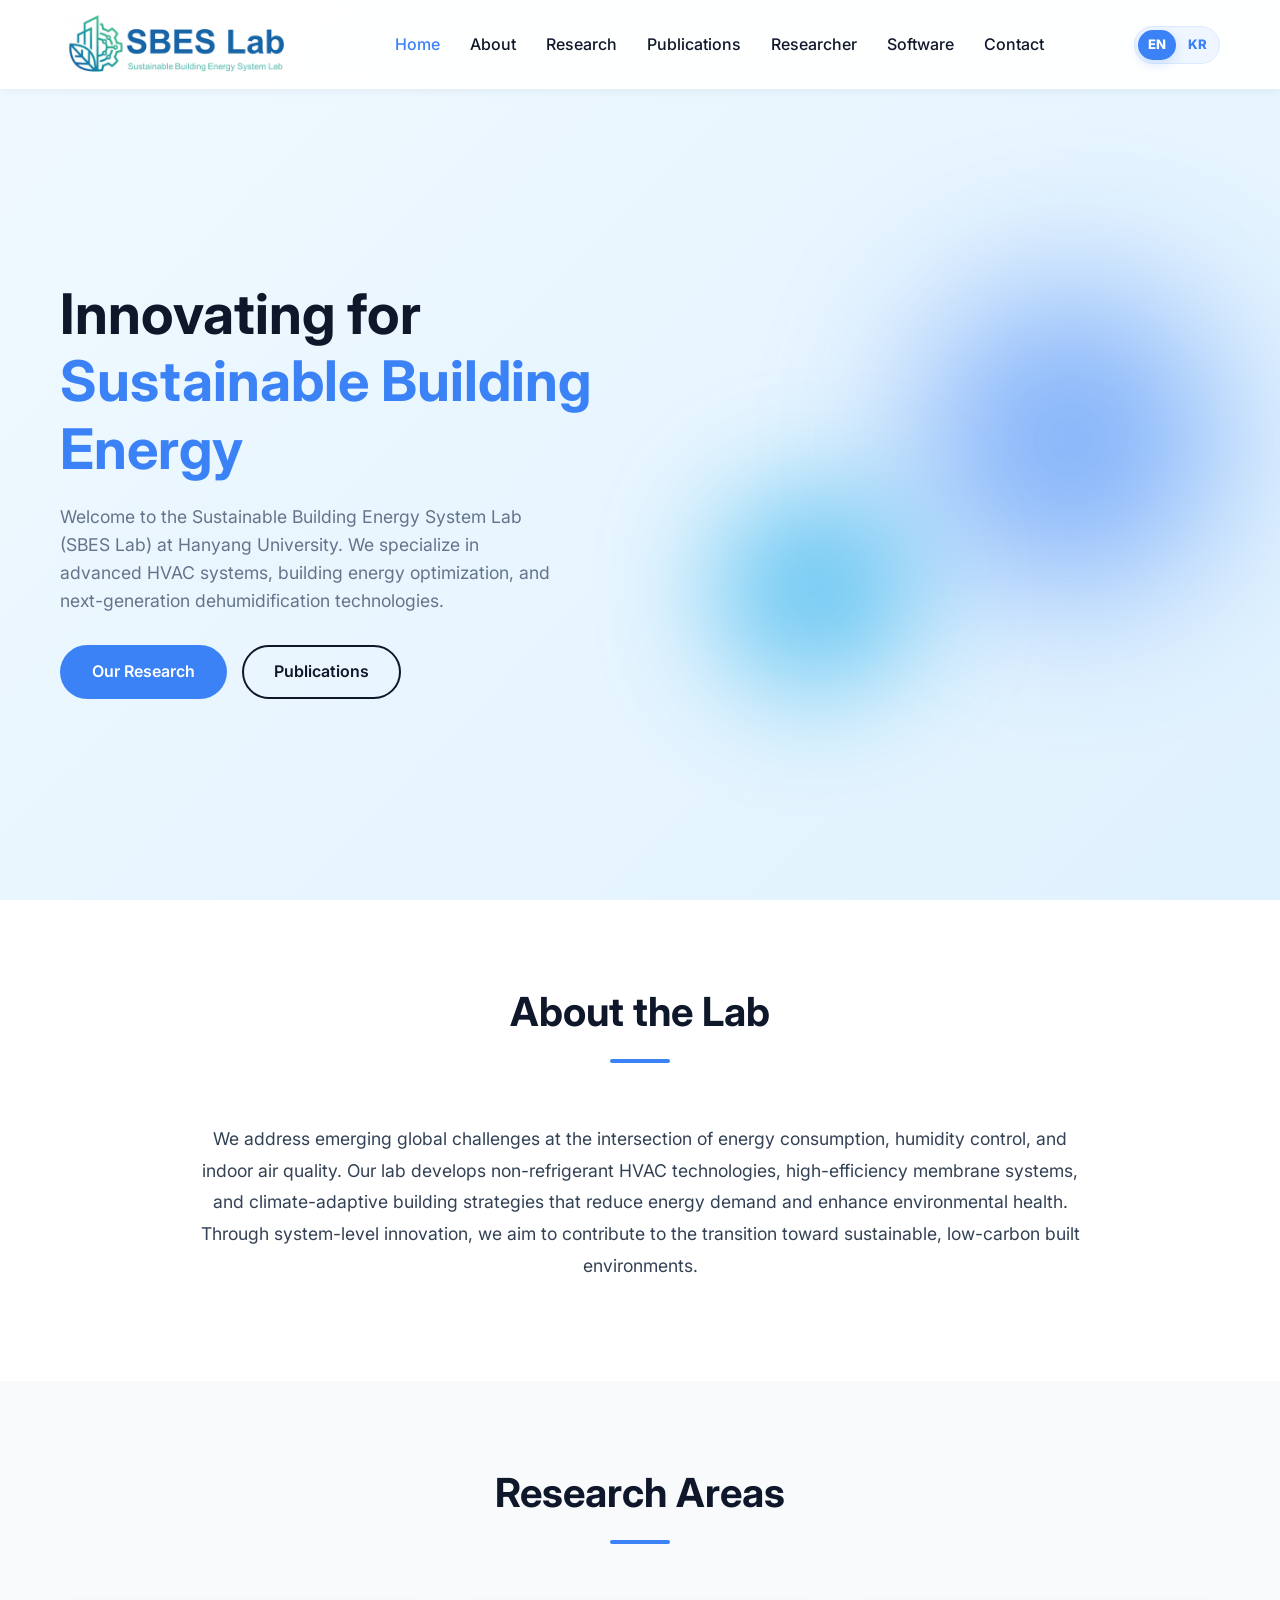
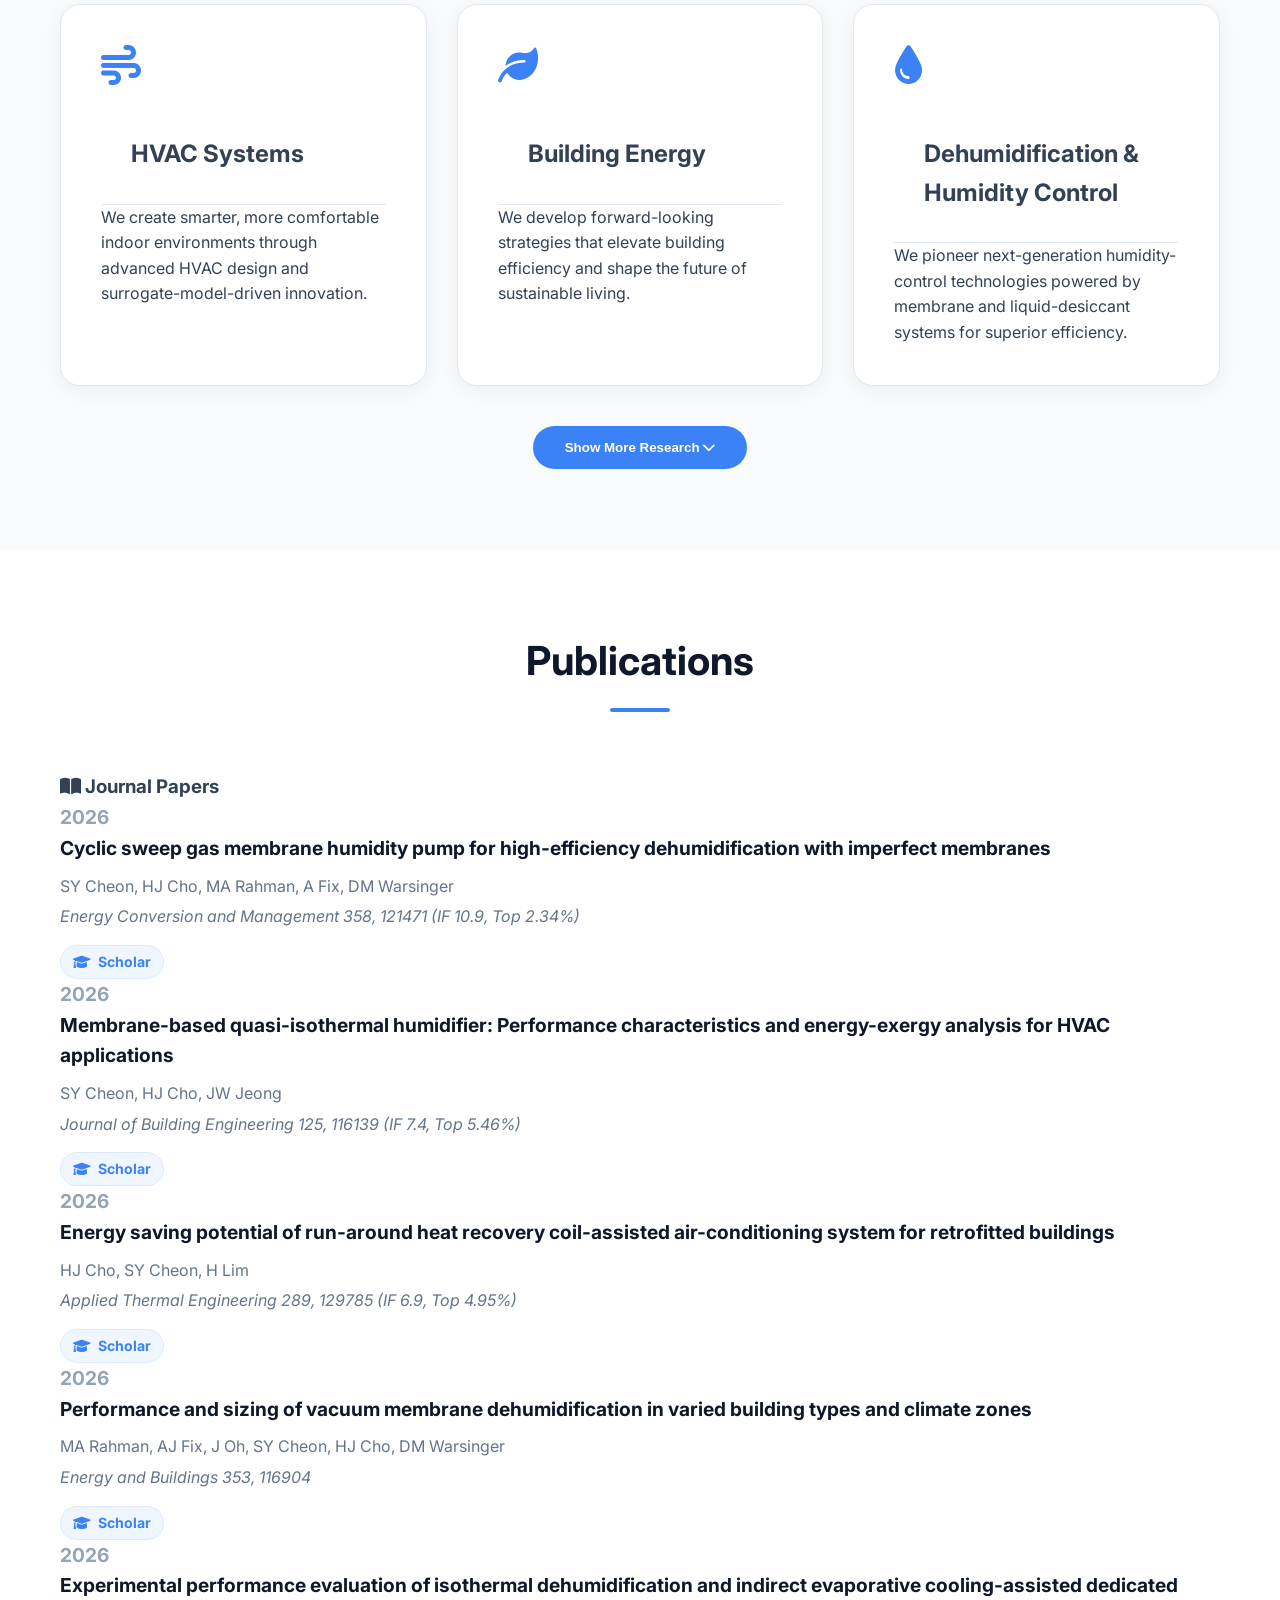
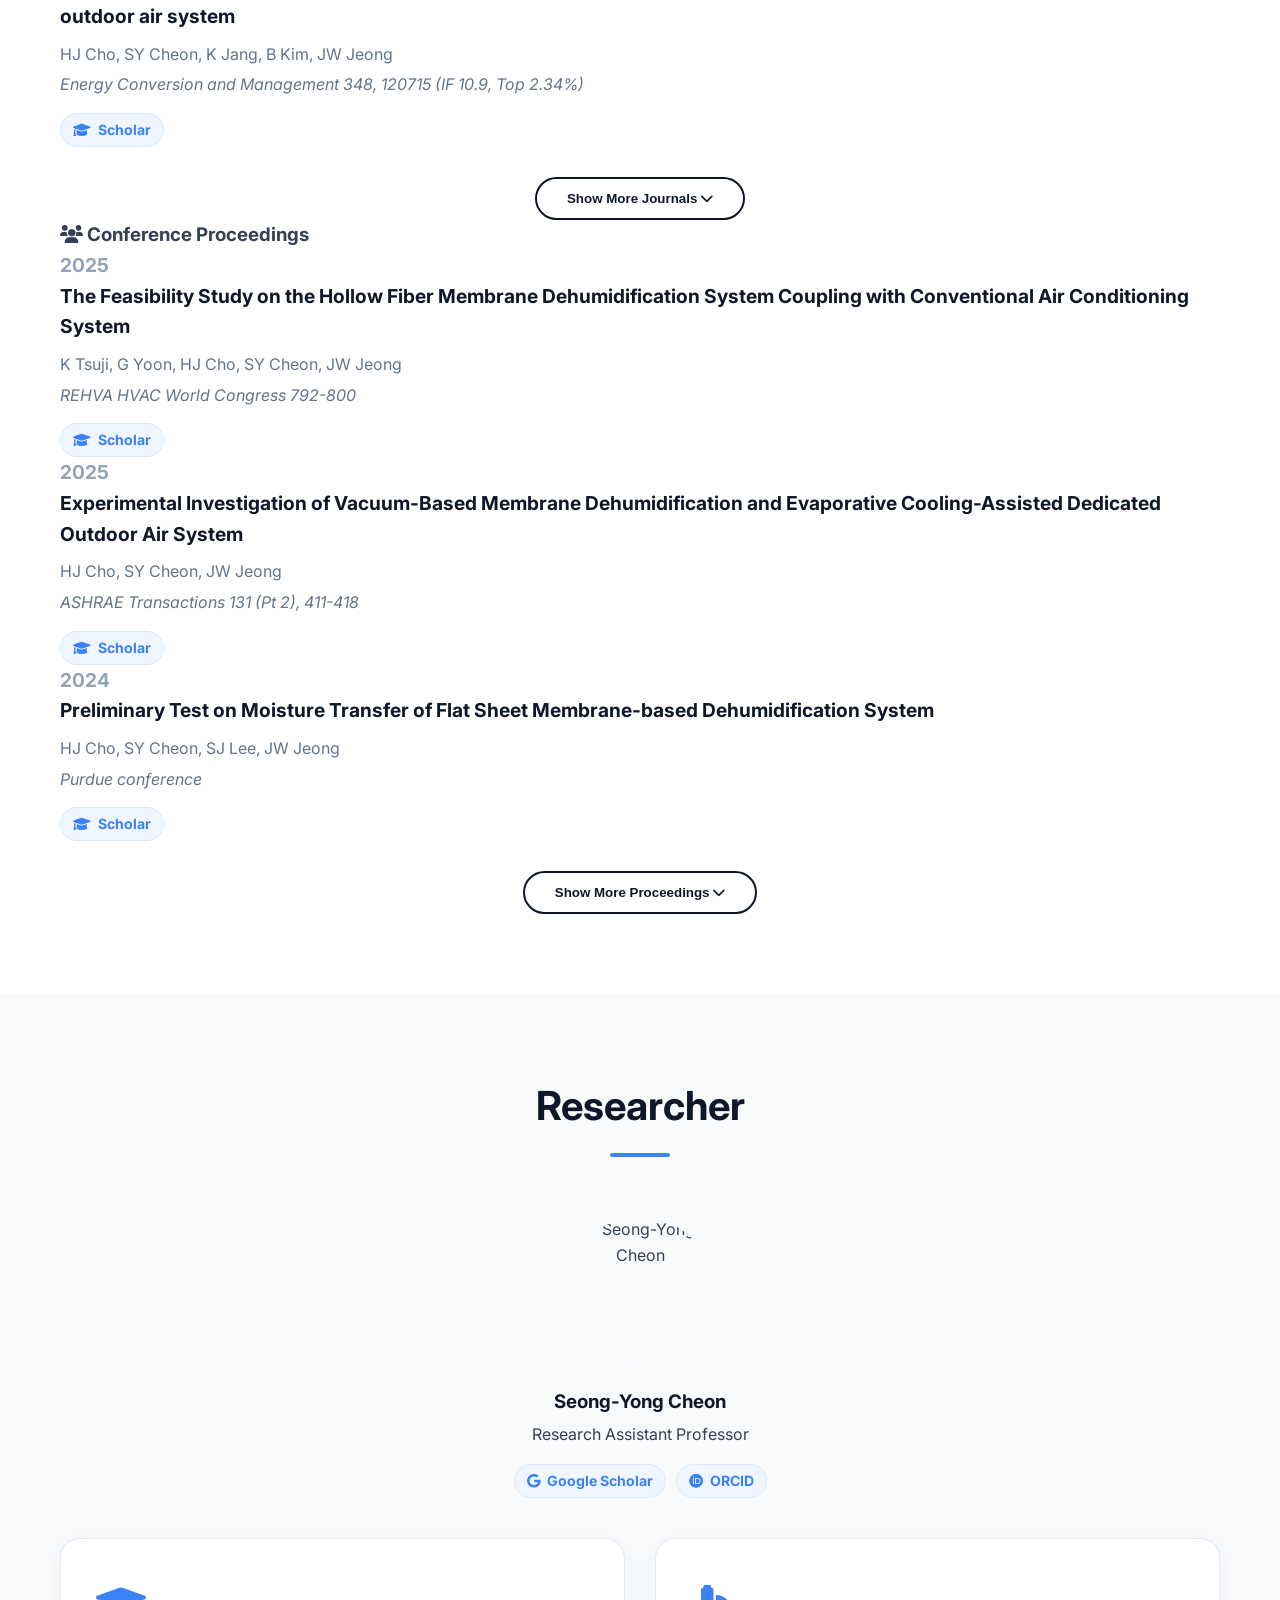
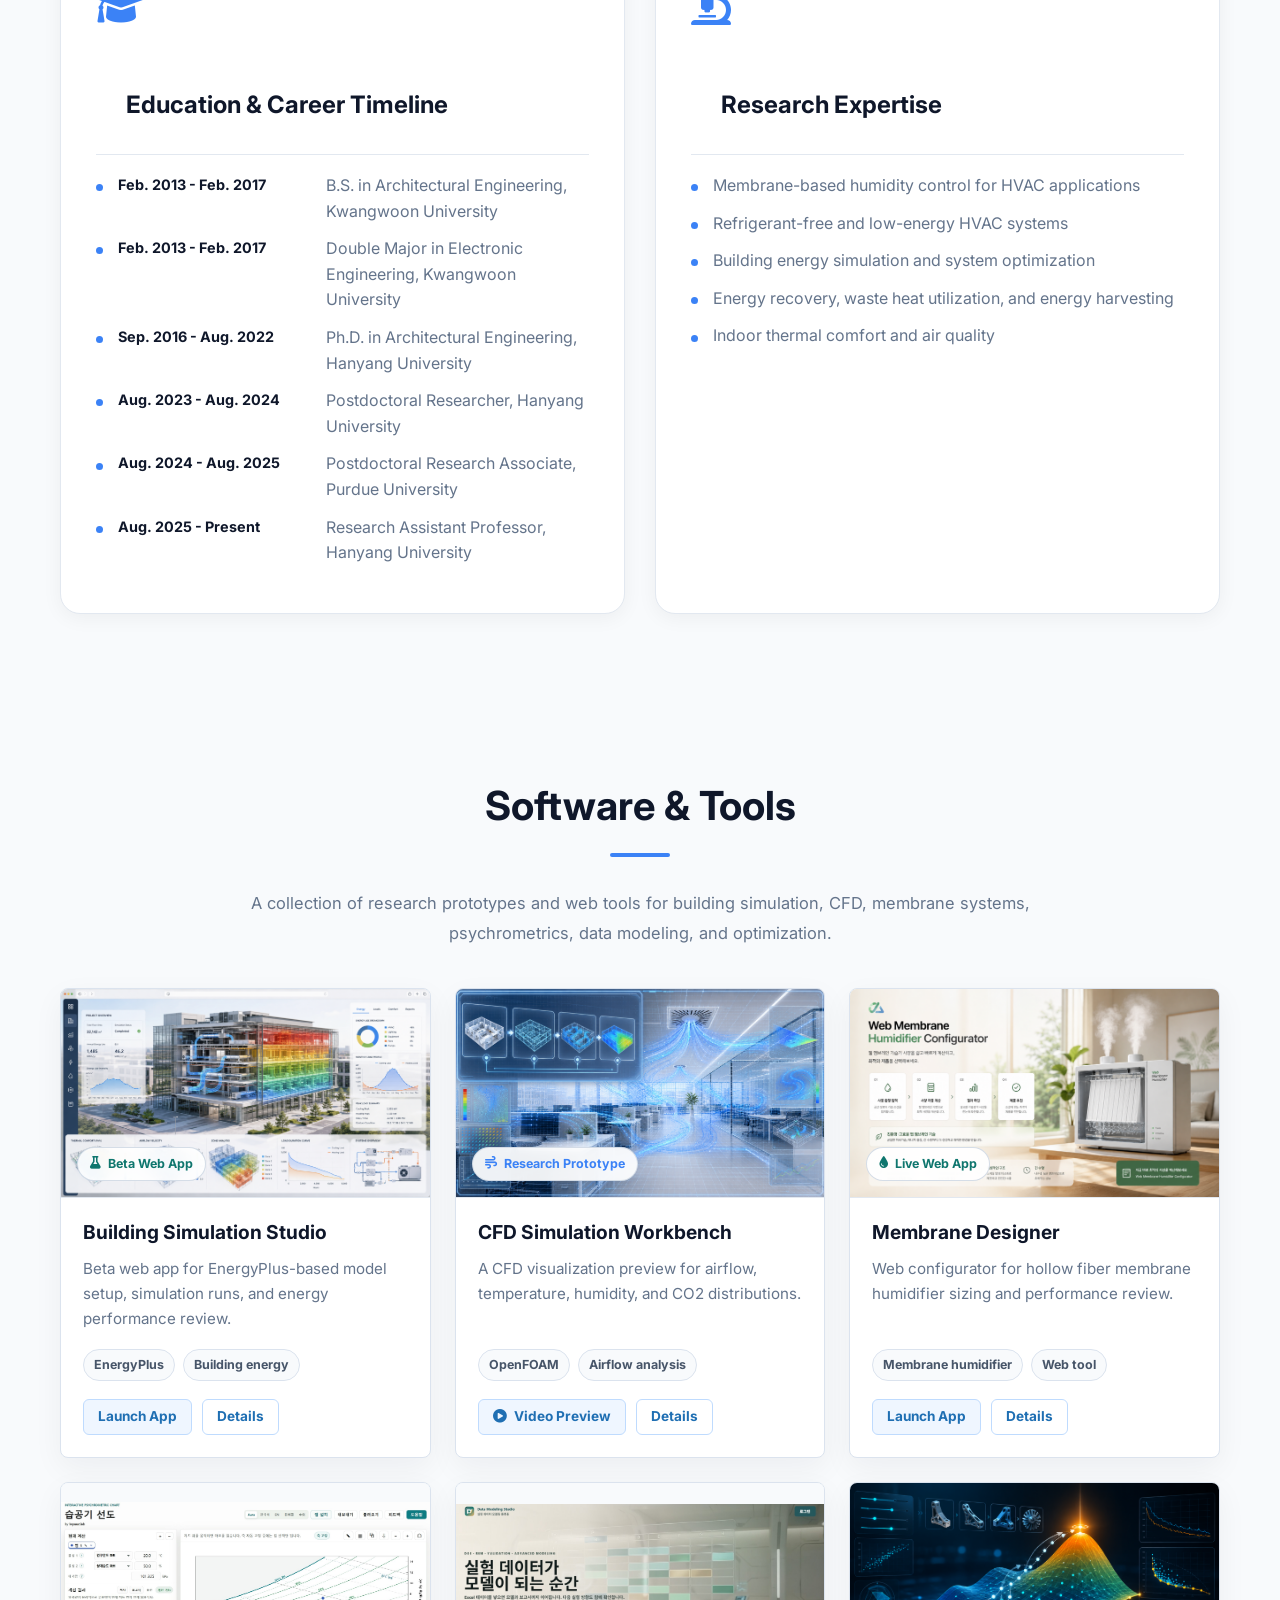
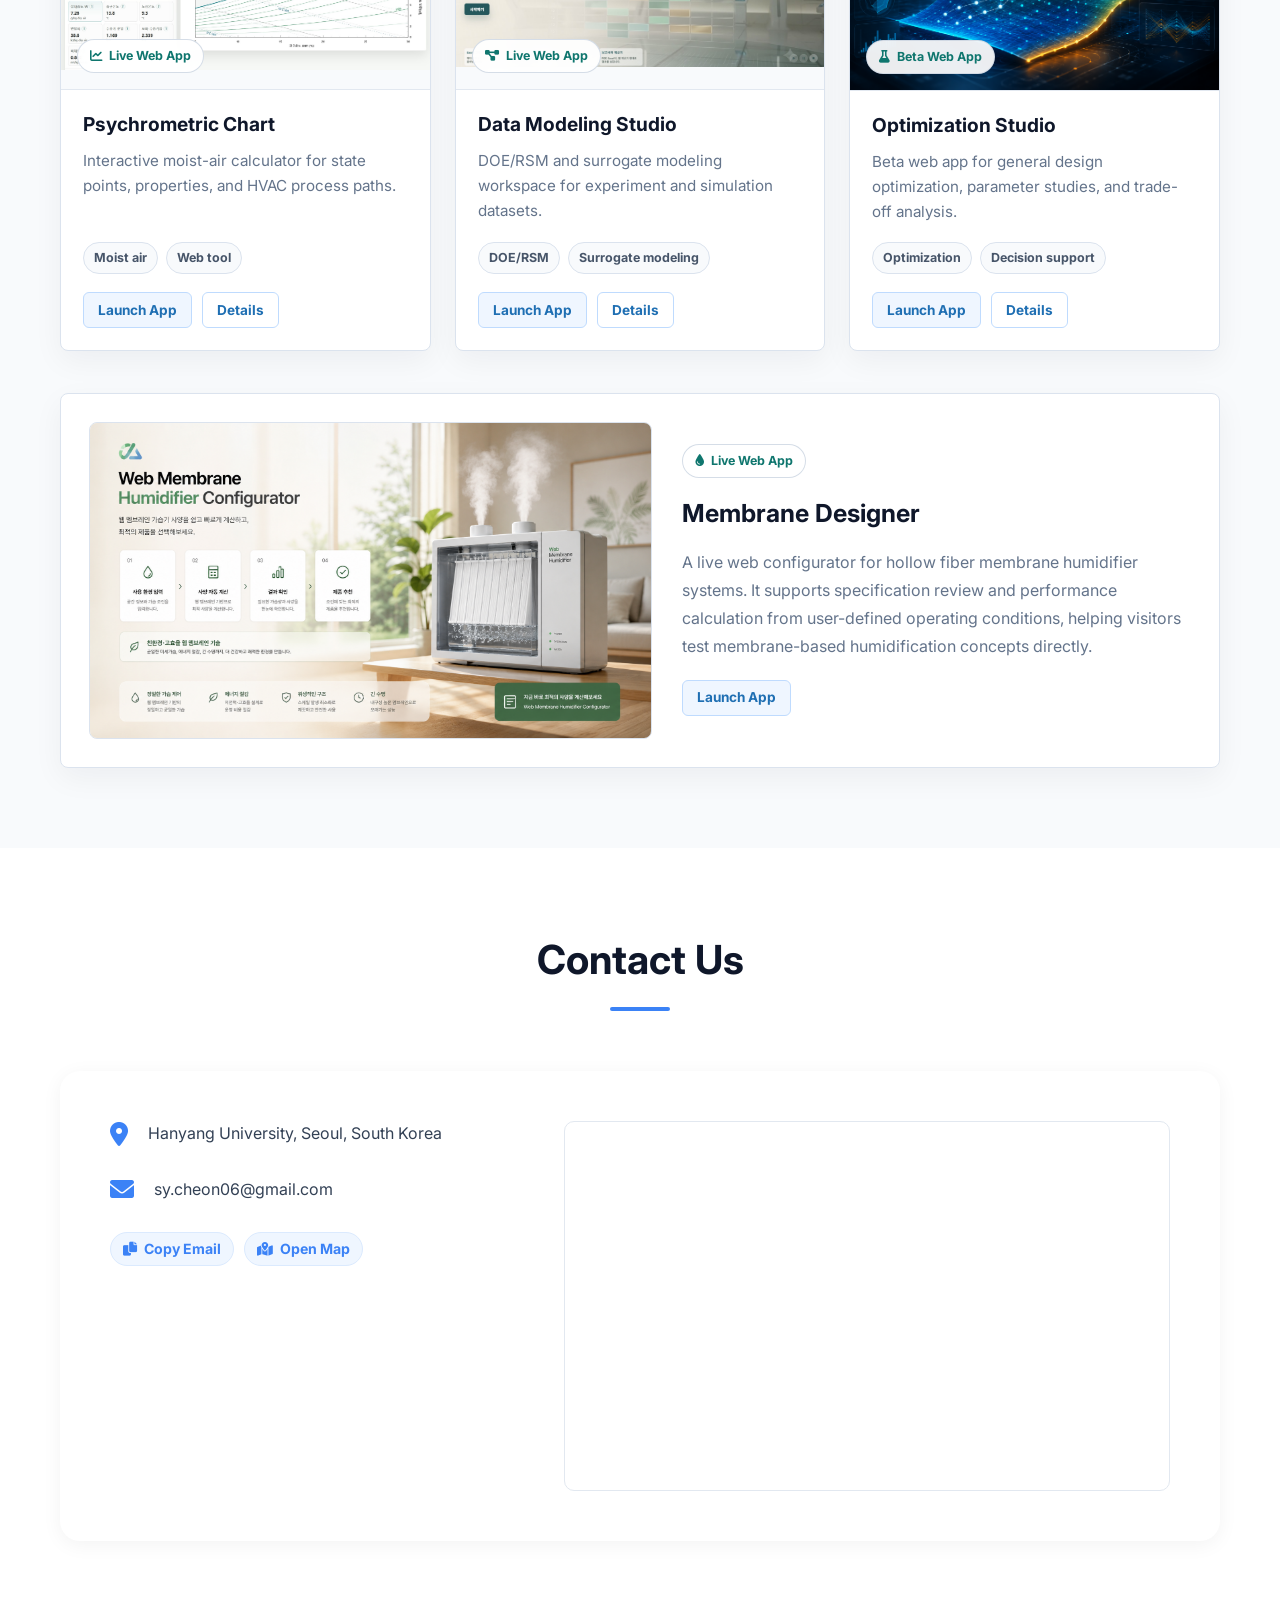
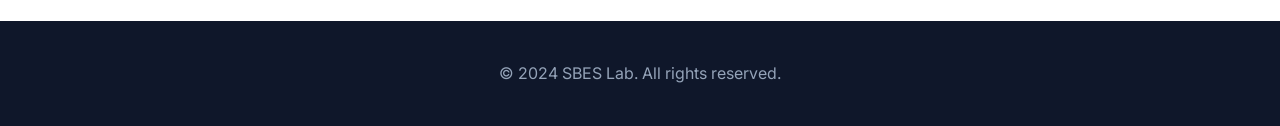
==== index.html @ 0fe67296 "Bump smooth CFD preview cache" ====
<!DOCTYPE html>

<html lang="en">
<head>
<meta charset="utf-8"/>
<meta content="width=device-width, initial-scale=1.0" name="viewport"/>
<meta name="description" content="Sustainable Building Energy System Lab (SBES Lab) at Hanyang University. Advanced HVAC systems, building energy optimization, and next-generation humidity control."/>
<link rel="canonical" href="https://sycheon06-cell.github.io/SBSlab/"/>

<!-- Open Graph / Social Preview -->
<meta property="og:title" content="SBES Lab - Sustainable Building Energy System Lab"/>
<meta property="og:description" content="Sustainable Building Energy System Lab (SBES Lab) at Hanyang University. Advanced HVAC systems, building energy optimization, and next-generation humidity control."/>
<meta property="og:type" content="website"/>
<meta property="og:url" content="https://sycheon06-cell.github.io/SBSlab/"/>
<meta property="og:image" content="https://sycheon06-cell.github.io/SBSlab/images/og-image.svg"/>
<meta property="og:image:width" content="1200"/>
<meta property="og:image:height" content="630"/>
<meta property="og:image:alt" content="SBES Lab logo"/>

<!-- Twitter Card -->
<meta name="twitter:card" content="summary_large_image"/>
<meta name="twitter:title" content="SBES Lab - Sustainable Building Energy System Lab"/>
<meta name="twitter:description" content="Sustainable Building Energy System Lab (SBES Lab) at Hanyang University. Advanced HVAC systems, building energy optimization, and next-generation humidity control."/>
<meta name="twitter:image" content="https://sycheon06-cell.github.io/SBSlab/images/og-image.svg"/>
<meta name="twitter:image:alt" content="SBES Lab logo"/>

<!-- Icons -->
<link rel="icon" type="image/png" sizes="32x32" href="images/favicon-32.png"/>
<link rel="icon" type="image/png" sizes="16x16" href="images/favicon-16.png"/>
<link rel="apple-touch-icon" sizes="180x180" href="images/apple-touch-icon.png"/>
<title>SBES Lab - Sustainable Building Energy System</title>
<link href="https://fonts.googleapis.com" rel="preconnect"/>
<link crossorigin="" href="https://fonts.gstatic.com" rel="preconnect"/>
<link href="https://fonts.googleapis.com/css2?family=Inter:wght@300;400;600;700&amp;display=swap" rel="stylesheet"/>
<link href="https://cdnjs.cloudflare.com/ajax/libs/font-awesome/6.0.0/css/all.min.css" rel="stylesheet"/>
<link href="style.css" rel="stylesheet"/>
<link href="brand.css" rel="stylesheet"/>
<link href="researcher.css" rel="stylesheet"/>
<link href="software.css" rel="stylesheet"/>
<link href="usability.css?v=20260609c" rel="stylesheet"/>
</head>
<body>
<!-- Navigation -->
<nav class="navbar">
<div class="container">
<a class="logo" href="#home" aria-label="SBES Lab Home">
<img alt="SBES Lab" class="logo-img" height="160" src="images/sbes-logo-horizontal.png" width="536"/>
</a>
<ul class="nav-links" id="primary-navigation">
<li><a href="#home">Home</a></li>
<li><a href="#about">About</a></li>
<li><a href="#research">Research</a></li>
<li><a href="#publications">Publications</a></li>
<li><a href="#team">Researcher</a></li>
<li><a href="#software">Software</a></li>
<li><a href="#contact">Contact</a></li>
</ul>
<div class="language-toggle" role="group" aria-label="Language selection">
<button class="lang-btn active" type="button" data-lang="en" aria-pressed="true">EN</button>
<button class="lang-btn" type="button" data-lang="ko" aria-pressed="false">KR</button>
</div>
<button class="hamburger" type="button" aria-label="Toggle navigation" aria-expanded="false" aria-controls="primary-navigation">
<i class="fas fa-bars"></i>
</button>
</div>
</nav>
<!-- Hero Section -->
<section class="hero" id="home">
<div class="container">
<div class="hero-content">
<h1>Innovating for <span class="highlight">Sustainable Building Energy</span></h1>
<p>Welcome to the Sustainable Building Energy System Lab (SBES Lab) at Hanyang University. We specialize in
                    advanced HVAC systems, building energy optimization, and next-generation dehumidification
                    technologies.</p>
<div class="hero-btns">
<a class="btn btn-primary" href="#research">Our Research</a>
<a class="btn btn-secondary" href="#publications">Publications</a>
</div>
</div>
<div class="hero-visual">
<!-- Abstract visual representation -->
<div class="circle c1"></div>
<div class="circle c2"></div>
<div class="circle c3"></div>
</div>
</div>
</section>
<!-- About Section -->
<section class="section" id="about">
<div class="container">
<h2 class="section-title">About the Lab</h2>
<div class="about-grid">
<div class="about-text">
<p>We address emerging global challenges at the intersection of energy consumption, humidity
                        control, and indoor air quality. Our lab develops non-refrigerant HVAC technologies,
                        high-efficiency membrane systems, and climate-adaptive building strategies that reduce energy
                        demand and enhance environmental health. Through system-level innovation, we aim to contribute
                        to the transition toward sustainable, low-carbon built environments.</p>
</div>
</div>
</div>
</section>
<!-- Research Areas -->
<section class="section bg-light" id="research">
<div class="container">
<h2 class="section-title">Research Areas</h2>
<!-- Summary Cards -->
<div class="cards-grid">
<!-- HVAC Systems -->
<div class="card clickable-research-card" role="button" tabindex="0" data-research-target="liquid-desiccant-detail" aria-label="Open HVAC systems research details">
<i class="fas fa-wind card-icon"></i>
<h3>HVAC Systems</h3>
<div class="card-content">
<p>We create smarter, more comfortable indoor environments through advanced HVAC design and
                            surrogate-model-driven innovation.</p>
</div>
</div>
<!-- Building Energy -->
<div class="card clickable-research-card" role="button" tabindex="0" data-research-target="thermoelectric-detail" aria-label="Open building energy research details">
<i class="fas fa-leaf card-icon"></i>
<h3>Building Energy</h3>
<div class="card-content">
<p>We develop forward-looking strategies that elevate building efficiency and shape the future
                            of sustainable living.</p>
</div>
</div>
<!-- Dehumidification -->
<div class="card clickable-research-card" role="button" tabindex="0" data-research-target="membrane-detail" aria-label="Open dehumidification and humidity control research details">
<i class="fas fa-tint card-icon"></i>
<h3>Dehumidification &amp; Humidity Control</h3>
<div class="card-content">
<p>We pioneer next-generation humidity-control technologies powered by membrane and
                            liquid-desiccant systems for superior efficiency.</p>
</div>
</div>
</div>
<div class="show-more-container" style="margin-top: 40px; text-align: center;">
<button class="btn btn-primary" id="show-more-research-btn">Show More Research <i class="fas fa-chevron-down"></i></button>
</div>
<!-- Detailed Research Areas (Hidden) -->
<div class="detailed-research" id="detailed-research" style="display: none;">
<!-- Membrane -->
<div class="detailed-item" id="membrane-detail">
<div class="detailed-img">
<img alt="Membrane-Based Dehumidification" src="images/Membrane.png"/>
</div>
<div class="detailed-text">
<h3>Membrane-Based Dehumidification Systems</h3>
<p>Membrane-based dehumidification technologies represent one of our lab&#8217;s core research
                            directions, aiming to establish high-efficiency and non-refrigerant moisture control
                            solutions for future HVAC systems. As global humidity levels rise and latent loads become
                            increasingly dominant in buildings, traditional cooling-based dehumidification approaches
                            suffer from excessive energy use, deep overcooling, and reheat penalties. To overcome these
                            limitations, our research focuses on selective vapor transport across engineered membranes
                            that allow water vapor to permeate while blocking air and liquid water. We develop and
                            analyze several membrane-driven platforms, including vacuum membrane dehumidification (VMD),
                            cyclic membrane humidity pump systems, and membrane-enhanced DOAS configurations. These
                            systems leverage pressure or concentration gradients as driving forces, minimizing exergy
                            loss and eliminating the need for refrigerants. Beyond energy efficiency, membrane
                            dehumidifiers inherently improve hygienic performance by preventing air&ndash;water contact,
                            thereby reducing microbial transfer risks. Through experiments, theoretical modeling, and
                            system-level integration studies, we work toward scalable membrane-based humidity control
                            technologies that align with the demands of climate-adaptive and low-carbon buildings.</p>
</div>
</div>
<!-- Liquid Desiccant -->
<div class="detailed-item" id="liquid-desiccant-detail">
<div class="detailed-img">
<img alt="Liquid Desiccant HVAC" src="images/liquid desiccant.jpg"/>
</div>
<div class="detailed-text">
<h3>Liquid Desiccant Air-Conditioning Systems</h3>
<p>Liquid desiccant (LD) technologies offer an alternative pathway for latent load management
                            using hygroscopic solutions that can absorb moisture efficiently at relatively low
                            temperatures. However, their practical implementation is challenged by solution heating,
                            thermodynamic inefficiencies, and sensitivity to operating conditions. Our lab conducts
                            comprehensive investigations into the heat and mass transfer characteristics of LD systems,
                            including ideal cycle analysis, packed-bed and membrane-type contactor design, and
                            regeneration strategies coupled with heat recovery. We develop experimental platforms that
                            allow for precise measurement of water vapor absorption, solution concentration changes, and
                            thermal performance. By clarifying the mechanisms that limit LD performance and by
                            optimizing flow configurations, heat exchange structures, and operating parameters, our
                            research aims to unlock the potential of LD systems as stable and high-performance
                            components of next-generation HVAC architectures. These advancements also provide strong
                            foundations for hybrid membrane&ndash;LD systems, further enhancing overall system flexibility and
                            energy efficiency.</p>
</div>
</div>
<!-- Thermoelectric -->
<div class="detailed-item" id="thermoelectric-detail">
<div class="detailed-img">
<img alt="Thermoelectric Energy Harvesting" src="images/Thermoelectric.jpg"/>
</div>
<div class="detailed-text">
<h3>Thermoelectric Energy Harvesting Systems</h3>
<p>Building environments contain significant amounts of low-grade waste heat&mdash;distributed across
                            HVAC ducts, piping networks, facades, and indoor&ndash;outdoor surfaces&mdash;yet this energy is rarely
                            utilized. Our research on thermoelectric energy harvesting explores the conversion of small
                            temperature gradients into usable electrical power through solid-state thermoelectric
                            generators (TEGs). We design compact and durable TEG modules tailored to building
                            applications, incorporating airflow-assisted cooling, heat spreading structures, and
                            optimized thermal interfaces to enhance power output. These systems enable self-powered
                            operation of distributed sensors, environmental monitoring devices, and micro-scale
                            controllers, supporting the development of energy-autonomous building systems. By
                            characterizing the thermodynamic behavior of TEG devices in realistic HVAC and building
                            conditions, we aim to transform unused thermal losses into functional energy sources,
                            improving resilience, reducing wiring needs, and contributing to integrated smart-building
                            ecosystems.</p>
</div>
</div>
<!-- IEQ -->
<div class="detailed-item" id="ieq-detail">
<div class="detailed-img">
<img alt="Indoor Environmental Quality" src="images/Indoor air quality.png"/>
</div>
<div class="detailed-text">
<h3>Indoor Environmental Quality: Thermal Comfort and Air Quality</h3>
<p>Ensuring healthy and comfortable indoor environments is essential as buildings pursue deeper
                            energy savings and adapt to fluctuating climate conditions. Our lab evaluates indoor
                            environmental quality (IEQ) by integrating thermal comfort assessment, indoor air quality
                            (IAQ) measurement, and exposure-based risk evaluation for emerging HVAC technologies. We
                            analyze how temperature, humidity, airflow, contaminants, and building operation strategies
                            influence human comfort and well-being. In particular, we investigate the hygienic
                            performance of humidification and dehumidification systems by studying microbial transfer,
                            aerosol pathways, and air&ndash;water interaction risks. Membrane-based humidifiers and
                            dehumidifiers, which prevent direct contact between water and air streams, are examined for
                            their potential to eliminate cross-contamination issues and maintain safer indoor
                            conditions. Through quantitative comfort modeling, IAQ monitoring, and coupled HVAC&ndash;occupant
                            interaction studies, our research contributes evidence-based insights into how innovative
                            environmental control technologies can deliver both energy efficiency and enhanced indoor
                            health.</p>
</div>
</div>
</div>
</div>
</section>
<!-- Publications -->
<section class="section" id="publications">
<div class="container">
<h2 class="section-title">Publications</h2>
<!-- Journal Papers -->
<div class="pub-category">
<h3><i class="fas fa-book-open"></i> Journal Papers</h3>
<div class="publication-list" id="journal-list"><!-- Rendered dynamically from data/publications.json --></div>
<div class="show-more-container">
<button class="btn btn-secondary" id="show-more-journals-btn">Show More Journals <i class="fas fa-chevron-down"></i></button>
</div>
</div>
<!-- Conference Proceedings -->
<div class="pub-category">
<h3><i class="fas fa-users"></i> Conference Proceedings</h3>
<div class="publication-list" id="conf-list"><!-- Rendered dynamically from data/publications.json --></div>
<div class="show-more-container">
<button class="btn btn-secondary" id="show-more-conf-btn">Show More Proceedings <i class="fas fa-chevron-down"></i></button>
</div>
</div>
</div>
</section>
<!-- Team Section -->
<section class="section bg-light" id="team">
<div class="container">
<h2 class="section-title">Researcher</h2>
<div class="team-grid">
<!-- PI -->
<div class="team-member">
<a class="profile-link" href="https://scholar.google.com/citations?user=gK1CXqoAAAAJ&amp;hl=en" target="_blank" rel="noopener" aria-label="Open Seong-Yong Cheon's Google Scholar profile">
<img alt="Seong-Yong Cheon" class="member-img" src="profile.jpg" srcset="profile.jpg 1x, profile@2x.jpg 2x" width="150" height="150" loading="lazy"/>
<h3>Seong-Yong Cheon</h3>
</a>
<p>Research Assistant Professor</p>
<div class="researcher-links" aria-label="Researcher profiles">
<a class="profile-btn" href="https://scholar.google.com/citations?user=gK1CXqoAAAAJ&amp;hl=en" target="_blank" rel="noopener"><i class="fa-brands fa-google"></i> Google Scholar</a>
<a class="profile-btn" href="https://orcid.org/0009-0003-0203-7843" target="_blank" rel="noopener"><i class="fa-brands fa-orcid"></i> ORCID</a>
</div>
</div>
</div>
<div class="researcher-cards cards-grid">
<article class="card researcher-card">
<div class="card-icon"><i class="fas fa-graduation-cap"></i></div>
<h3>Education &amp; Career Timeline</h3>
<ul class="researcher-list timeline-list">
<li><span class="timeline-date">Feb. 2013 - Feb. 2017</span><span class="timeline-text">B.S. in Architectural Engineering, Kwangwoon University</span></li>
<li><span class="timeline-date">Feb. 2013 - Feb. 2017</span><span class="timeline-text">Double Major in Electronic Engineering, Kwangwoon University</span></li>
<li><span class="timeline-date">Sep. 2016 - Aug. 2022</span><span class="timeline-text">Ph.D. in Architectural Engineering, Hanyang University</span></li>
<li><span class="timeline-date">Aug. 2023 - Aug. 2024</span><span class="timeline-text">Postdoctoral Researcher, Hanyang University</span></li>
<li><span class="timeline-date">Aug. 2024 - Aug. 2025</span><span class="timeline-text">Postdoctoral Research Associate, Purdue University</span></li>
<li><span class="timeline-date">Aug. 2025 - Present</span><span class="timeline-text">Research Assistant Professor, Hanyang University</span></li>
</ul>
</article>
<article class="card researcher-card">
<div class="card-icon"><i class="fas fa-microscope"></i></div>
<h3>Research Expertise</h3>
<ul class="researcher-list">
<li>Membrane-based humidity control for HVAC applications</li>
<li>Refrigerant-free and low-energy HVAC systems</li>
<li>Building energy simulation and system optimization</li>
<li>Energy recovery, waste heat utilization, and energy harvesting</li>
<li>Indoor thermal comfort and air quality</li>
</ul>
</article>
</div>
</div>
</section>
<!-- Software & Tools Section -->
<section class="section software-section" id="software">
<div class="container">
<h2 class="section-title">Software &amp; Tools</h2>
<div class="software-heading">
<p>A collection of research prototypes and web tools for building simulation, CFD, membrane systems, psychrometrics, data modeling, and optimization.</p>
</div>

<div class="software-grid">
<article class="software-card" data-tool-card="building">
<div class="software-thumb">
<img alt="Building simulation dashboard thumbnail" src="images/software/building-simulation.png"/>
<span class="software-status beta"><i class="fas fa-flask"></i> Beta Web App</span>
</div>
<div class="software-body">
<h3>Building Simulation Studio</h3>
<p>Beta web app for EnergyPlus-based model setup, simulation runs, and energy performance review.</p>
<div class="software-tags">
<span class="software-tag">EnergyPlus</span>
<span class="software-tag">Building energy</span>
</div>
<div class="software-actions">
<a class="software-action primary" href="https://bs06012-building-energy-analysis-beta.hf.space/" rel="noopener" target="_blank">Launch App</a>
<button class="software-action" data-tool-button="building" type="button">Details</button>
</div>
</div>
</article>

<article class="software-card" data-tool-card="cfd">
<div class="software-thumb">
<img alt="CFD airflow visualization thumbnail" src="images/software/cfd-workbench.png"/>
                        <span class="software-status research"><i class="fas fa-wind"></i> Research Prototype</span>
</div>
<div class="software-body">
<h3>CFD Simulation Workbench</h3>
                            <p>A CFD visualization preview for airflow, temperature, humidity, and CO2 distributions.</p>
<div class="software-tags">
<span class="software-tag">OpenFOAM</span>
<span class="software-tag">Airflow analysis</span>
</div>
<div class="software-actions">
                            <button class="software-action primary" data-tool-button="cfd" type="button"><i class="fas fa-play-circle"></i> Video Preview</button>
<button class="software-action" data-tool-button="cfd" type="button">Details</button>
</div>
</div>
</article>

<article class="software-card" data-tool-card="membrane">
<div class="software-thumb">
<img alt="Web membrane humidifier configurator thumbnail" src="images/software/membrane-designer.png"/>
<span class="software-status"><i class="fas fa-droplet"></i> Live Web App</span>
</div>
<div class="software-body">
<h3>Membrane Designer</h3>
<p>Web configurator for hollow fiber membrane humidifier sizing and performance review.</p>
<div class="software-tags">
<span class="software-tag">Membrane humidifier</span>
<span class="software-tag">Web tool</span>
</div>
<div class="software-actions">
<a class="software-action primary" href="https://webmembranehumidifier.vercel.app/?verify=ux12" rel="noopener" target="_blank">Launch App</a>
<button class="software-action" data-tool-button="membrane" type="button">Details</button>
</div>
</div>
</article>

<article class="software-card" data-tool-card="psychrometric">
<div class="software-thumb">
<img alt="Interactive psychrometric chart thumbnail" src="images/software/psychrometric-chart.jpg"/>
<span class="software-status"><i class="fas fa-chart-line"></i> Live Web App</span>
</div>
<div class="software-body">
<h3>Psychrometric Chart</h3>
<p>Interactive moist-air calculator for state points, properties, and HVAC process paths.</p>
<div class="software-tags">
<span class="software-tag">Moist air</span>
<span class="software-tag">Web tool</span>
</div>
<div class="software-actions">
<a class="software-action primary" href="https://psychrometric-chart-web.vercel.app/" rel="noopener" target="_blank">Launch App</a>
<button class="software-action" data-tool-button="psychrometric" type="button">Details</button>
</div>
</div>
</article>

<article class="software-card" data-tool-card="modeling">
<div class="software-thumb">
<img alt="Data Modeling Studio green thumbnail" src="images/software/data-modeling-studio.jpg"/>
<span class="software-status"><i class="fas fa-diagram-project"></i> Live Web App</span>
</div>
<div class="software-body">
<h3>Data Modeling Studio</h3>
<p>DOE/RSM and surrogate modeling workspace for experiment and simulation datasets.</p>
<div class="software-tags">
<span class="software-tag">DOE/RSM</span>
<span class="software-tag">Surrogate modeling</span>
</div>
<div class="software-actions">
<a class="software-action primary" href="https://doe-modeler-ai-demo.vercel.app/" rel="noopener" target="_blank">Launch App</a>
<button class="software-action" data-tool-button="modeling" type="button">Details</button>
</div>
</div>
</article>

<article class="software-card" data-tool-card="optimization">
<div class="software-thumb">
<img alt="Optimization surface thumbnail" src="images/software/optimization-studio.png"/>
<span class="software-status beta"><i class="fas fa-flask"></i> Beta Web App</span>
</div>
<div class="software-body">
<h3>Optimization Studio</h3>
<p>Beta web app for general design optimization, parameter studies, and trade-off analysis.</p>
<div class="software-tags">
<span class="software-tag">Optimization</span>
<span class="software-tag">Decision support</span>
</div>
<div class="software-actions">
<a class="software-action primary" href="https://data-modeling-studio-optimization-s.vercel.app/" rel="noopener" target="_blank">Launch App</a>
<button class="software-action" data-tool-button="optimization" type="button">Details</button>
</div>
</div>
</article>
</div>

<section class="tool-detail" id="tool-detail" aria-live="polite">
<div class="tool-detail-image">
<img alt="Selected software tool preview" id="tool-detail-img" src="images/software/membrane-designer.png"/>
<video id="tool-detail-video" class="tool-detail-video" controls muted loop playsinline preload="metadata" hidden>
<source id="tool-detail-video-source" src="" type="video/mp4"/>
</video>
</div>
<div class="tool-detail-copy">
<span class="software-status" id="tool-detail-status"><i class="fas fa-droplet"></i> Live Web App</span>
<h3 id="tool-detail-title">Membrane Designer</h3>
<p id="tool-detail-text">A live web configurator for hollow fiber membrane humidifier systems. It supports specification review and performance calculation from user-defined operating conditions, helping visitors test membrane-based humidification concepts directly.</p>
<div class="software-actions" id="tool-detail-actions">
<a class="software-action primary" href="https://webmembranehumidifier.vercel.app/?verify=ux12" rel="noopener" target="_blank">Launch App</a>
</div>
</div>
</section>
</div>
</section>
<!-- Contact Section -->
<section class="section" id="contact">
<div class="container">
<h2 class="section-title">Contact Us</h2>
<div class="contact-wrapper">
<div class="contact-info">
<div class="info-item">
<i class="fas fa-map-marker-alt"></i>
<p><a href="https://www.google.com/maps/search/?api=1&amp;query=Hanyang+University,+Seoul,+South+Korea" target="_blank" rel="noopener">Hanyang University, Seoul, South Korea</a></p>
</div>
<div class="info-item">
<i class="fas fa-envelope"></i>
<p><a href="mailto:sy.cheon06@gmail.com">sy.cheon06@gmail.com</a></p>
</div>
<div class="contact-actions">
<button class="contact-action" type="button" data-copy-email="sy.cheon06@gmail.com"><i class="fas fa-copy"></i> Copy Email</button>
<a class="contact-action" href="https://www.google.com/maps/search/?api=1&amp;query=Hanyang+University,+Seoul,+South+Korea" target="_blank" rel="noopener"><i class="fas fa-map-location-dot"></i> Open Map</a>
</div>
</div>
<div class="contact-map" aria-label="Map showing Hanyang University, Seoul">
  <iframe
    title="Hanyang University Map"
    src="https://www.google.com/maps?q=Hanyang+University,+Seoul,+South+Korea&z=16&output=embed"
    loading="lazy"
    referrerpolicy="no-referrer-when-downgrade"
    allowfullscreen>
  </iframe>
</div>
</div>
</div>
</section>
<button class="back-to-top" id="back-to-top" type="button" aria-label="Back to top"><i class="fas fa-arrow-up"></i></button>
<!-- Footer -->
<footer>
<div class="container">
<p>&copy; 2024 SBES Lab. All rights reserved.</p>
</div>
</footer>
<script src="cfd-video-patch.js?v=20260613m"></script><script src="script.js?v=20260613a"></script><script src="i18n.js?v=20260612d"></script><script src="cfd-click-fix.js?v=20260613g"></script><script src="publications.js?v=20260609c"></script><script src="software-beta-links.js?v=20260611a"></script>
</body>
</html>
---- style.css ----
/* Global Styles */
:root {
    --primary-color: #0f172a;
    /* Dark Navy */
    --secondary-color: #3b82f6;
    /* Bright Blue */
    --accent-color: #0ea5e9;
    /* Sky Blue */
    --text-color: #334155;
    --light-bg: #f8fafc;
    --white: #ffffff;
    --transition: all 0.3s ease;
    --card-shadow: 0 4px 20px rgba(0, 0, 0, 0.05);
    --text-light: #64748b;
}

* {
    margin: 0;
    padding: 0;
    box-sizing: border-box;
}

body {
    font-family: 'Inter', sans-serif;
    line-height: 1.6;
    color: var(--text-color);
    background-color: var(--white);
}

a {
    text-decoration: none;
    color: inherit;
}

ul {
    list-style: none;
}

.container {
    max-width: 1200px;
    margin: 0 auto;
    padding: 0 20px;
}

.section {
    padding: 80px 0;
}

.bg-light {
    background-color: var(--light-bg);
}

.section-title {
    font-size: 2.5rem;
    text-align: center;
    margin-bottom: 60px;
    color: var(--primary-color);
    position: relative;
}

.section-title::after {
    content: '';
    display: block;
    width: 60px;
    height: 4px;
    background: var(--secondary-color);
    margin: 15px auto 0;
    border-radius: 2px;
}

/* Buttons */
.btn {
    display: inline-block;
    padding: 12px 30px;
    border-radius: 50px;
    font-weight: 600;
    transition: var(--transition);
    cursor: pointer;
    border: 2px solid transparent;
}

.btn-primary {
    background-color: var(--secondary-color);
    color: var(--white);
}

.btn-primary:hover {
    background-color: var(--primary-color);
    transform: translateY(-2px);
}

.btn-secondary {
    background-color: transparent;
    border-color: var(--primary-color);
    color: var(--primary-color);
}

.btn-secondary:hover {
    background-color: var(--primary-color);
    color: var(--white);
    transform: translateY(-2px);
}

/* Navbar */
.navbar {
    position: fixed;
    top: 0;
    left: 0;
    width: 100%;
    background: rgba(255, 255, 255, 0.95);
    backdrop-filter: blur(10px);
    box-shadow: 0 2px 10px rgba(0, 0, 0, 0.05);
    z-index: 1000;
    padding: 20px 0;
}

.navbar .container {
    display: flex;
    justify-content: space-between;
    align-items: center;
}

.logo {
    display: flex;
    align-items: center;
    line-height: 0;
    font-size: 1.5rem;
    font-weight: 700;
    color: var(--primary-color);
}

.logo span {
    color: var(--secondary-color);
}

/* Navbar logo image (keeps original aspect ratio) */
.logo-img {
    height: 40px;
    width: auto;
    display: block;
    object-fit: contain;
}

.nav-links {
    display: flex;
    gap: 30px;
}

.nav-links a {
    font-weight: 500;
    color: var(--primary-color);
    transition: var(--transition);
}

.nav-links a:hover {
    color: var(--secondary-color);
}

.hamburger {
    display: none;
    font-size: 1.5rem;
    cursor: pointer;
}

/* Hero Section */
.hero {
    height: 100vh;
    display: flex;
    align-items: center;
    padding-top: 80px;
    /* Navbar height */
    background: linear-gradient(135deg, #f0f9ff 0%, #e0f2fe 100%);
    overflow: hidden;
    position: relative;
}

.hero .container {
    display: grid;
    grid-template-columns: 1fr 1fr;
    gap: 50px;
    align-items: center;
}

.hero-content h1 {
    font-size: 3.5rem;
    line-height: 1.2;
    margin-bottom: 20px;
    color: var(--primary-color);
}

.highlight {
    color: var(--secondary-color);
}

.hero-content p {
    font-size: 1.1rem;
    margin-bottom: 30px;
    color: #64748b;
    max-width: 500px;
}

/* Global Styles */
:root {
    --primary-color: #0f172a;
    /* Dark Navy */
    --secondary-color: #3b82f6;
    /* Bright Blue */
    --accent-color: #0ea5e9;
    /* Sky Blue */
    --text-color: #334155;
    --light-bg: #f8fafc;
    --white: #ffffff;
    --transition: all 0.3s ease;
    --card-shadow: 0 4px 20px rgba(0, 0, 0, 0.05);
    --text-light: #64748b;
}

* {
    margin: 0;
    padding: 0;
    box-sizing: border-box;
}

body {
    font-family: 'Inter', sans-serif;
    line-height: 1.6;
    color: var(--text-color);
    background-color: var(--white);
}

a {
    text-decoration: none;
    color: inherit;
}

ul {
    list-style: none;
}

.container {
    max-width: 1200px;
    margin: 0 auto;
    padding: 0 20px;
}

.section {
    padding: 80px 0;
}

.bg-light {
    background-color: var(--light-bg);
}

.section-title {
    font-size: 2.5rem;
    text-align: center;
    margin-bottom: 60px;
    color: var(--primary-color);
    position: relative;
}

.section-title::after {
    content: '';
    display: block;
    width: 60px;
    height: 4px;
    background: var(--secondary-color);
    margin: 15px auto 0;
    border-radius: 2px;
}

/* Buttons */
.btn {
    display: inline-block;
    padding: 12px 30px;
    border-radius: 50px;
    font-weight: 600;
    transition: var(--transition);
    cursor: pointer;
    border: 2px solid transparent;
}

.btn-primary {
    background-color: var(--secondary-color);
    color: var(--white);
}

.btn-primary:hover {
    background-color: var(--primary-color);
    transform: translateY(-2px);
}

.btn-secondary {
    background-color: transparent;
    border-color: var(--primary-color);
    color: var(--primary-color);
}

.btn-secondary:hover {
    background-color: var(--primary-color);
    color: var(--white);
    transform: translateY(-2px);
}

/* Navbar */
.navbar {
    position: fixed;
    top: 0;
    left: 0;
    width: 100%;
    background: rgba(255, 255, 255, 0.95);
    backdrop-filter: blur(10px);
    box-shadow: 0 2px 10px rgba(0, 0, 0, 0.05);
    z-index: 1000;
    padding: 20px 0;
}

.navbar .container {
    display: flex;
    justify-content: space-between;
    align-items: center;
}

.logo {
    display: flex;
    align-items: center;
    line-height: 0;
    font-size: 1.5rem;
    font-weight: 700;
    color: var(--primary-color);
}

.logo span {
    color: var(--secondary-color);
}

.nav-links {
    display: flex;
    gap: 30px;
}

.nav-links a {
    font-weight: 500;
    color: var(--primary-color);
    transition: var(--transition);
}

.nav-links a:hover {
    color: var(--secondary-color);
}

.hamburger {
    display: none;
    font-size: 1.5rem;
    cursor: pointer;
}

/* Hero Section */
.hero {
    height: 100vh;
    display: flex;
    align-items: center;
    padding-top: 80px;
    /* Navbar height */
    background: linear-gradient(135deg, #f0f9ff 0%, #e0f2fe 100%);
    overflow: hidden;
    position: relative;
}

.hero .container {
    display: grid;
    grid-template-columns: 1fr 1fr;
    gap: 50px;
    align-items: center;
}

.hero-content h1 {
    font-size: 3.5rem;
    line-height: 1.2;
    margin-bottom: 20px;
    color: var(--primary-color);
}

.highlight {
    color: var(--secondary-color);
}

.hero-content p {
    font-size: 1.1rem;
    margin-bottom: 30px;
    color: #64748b;
    max-width: 500px;
}

.hero-btns {
    display: flex;
    gap: 15px;
}

/* Abstract Visuals */
.hero-visual {
    position: relative;
    height: 400px;
    display: flex;
    justify-content: center;
    align-items: center;
}

.circle {
    position: absolute;
    border-radius: 50%;
    opacity: 0.6;
}

.c1 {
    width: 300px;
    height: 300px;
    background: var(--secondary-color);
    filter: blur(80px);
    top: 0;
    right: 0;
    animation: float 6s ease-in-out infinite;
}

.c2 {
    width: 200px;
    height: 200px;
    background: var(--accent-color);
    filter: blur(60px);
    bottom: 0;
    left: 50px;
    animation: float 8s ease-in-out infinite reverse;
}

@keyframes float {

    0%,
    100% {
        transform: translateY(0);
    }

    50% {
        transform: translateY(-20px);
    }
}

/* About Section */
.about-grid {
    display: block;
    max-width: 900px;
    margin: 0 auto;
    text-align: center;
}

.about-text p {
    margin-bottom: 20px;
    font-size: 1.1rem;
    line-height: 1.8;
}

/* Research Cards */
.cards-grid {
    display: grid;
    grid-template-columns: repeat(auto-fit, minmax(300px, 1fr));
    gap: 30px;
}

.card {
    background: var(--white);
    padding: 40px;
    border-radius: 20px;
    box-shadow: 0 4px 20px rgba(0, 0, 0, 0.05);
    transition: var(--transition);
    border: 1px solid #e2e8f0;
}

.card:hover {
    transform: translateY(-10px);
    box-shadow: 0 10px 30px rgba(0, 0, 0, 0.1);
    border-color: var(--secondary-color);
}

.card-icon {
    font-size: 2.5rem;
    color: var(--secondary-color);
    margin-bottom: 20px;
}

.card h3 {
    font-size: 1.5rem;
    padding: 30px;
    border-bottom: 1px solid #e2e8f0;
    transition: var(--transition);
}

.pub-item:hover {
    background: #f8fafc;
}

.pub-year {
    font-size: 1.2rem;
    font-weight: 700;
    color: #94a3b8;
    min-width: 60px;
}

.pub-content h4 {
    font-size: 1.2rem;
    margin-bottom: 10px;
    color: var(--primary-color);
}

.authors {
    margin-bottom: 5px;
    color: #64748b;
}

.venue {
    font-style: italic;
    margin-bottom: 15px;
    color: #64748b;
}

.pub-link {
    font-size: 0.9rem;
    color: var(--secondary-color);
    font-weight: 600;
    margin-right: 15px;
}

.pub-link:hover {
    text-decoration: underline;
}

.show-more-container {
    text-align: center;
    margin-top: 30px;
}

/* Team */
.team-grid {
    display: grid;
    grid-template-columns: repeat(auto-fit, minmax(250px, 1fr));
    gap: 40px;
    text-align: center;
}

.member-img {
    width: 150px;
    height: 150px;
    border-radius: 50%;
    margin: 0 auto 20px;
    display: block;
    /* Prevent aspect-ratio distortion for non-square images */
    /* Show the full original image without cropping */
    object-fit: contain;
    object-position: center;
    /* Background is visible where the image doesn't fill the circle */
    background: #ffffff;
}

.team-member h3 {
    margin-bottom: 5px;
    color: var(--primary-color);
}

.role {
    color: var(--secondary-color);
    font-weight: 500;
}

/* Contact */
.contact-wrapper {
    display: grid;
    grid-template-columns: 1fr 1.5fr;
    gap: 50px;
    background: var(--white);
    padding: 50px;
    border-radius: 20px;
    box-shadow: 0 4px 20px rgba(0, 0, 0, 0.05);
}

.info-item {
    display: flex;
    align-items: center;
    gap: 20px;
    margin-bottom: 30px;
}

.info-item i {
    font-size: 1.5rem;
    color: var(--secondary-color);
}

.contact-form {
    display: flex;
    flex-direction: column;
    gap: 20px;
}

.contact-form input,
.contact-form textarea {
    padding: 15px;
    border: 1px solid #e2e8f0;
    border-radius: 10px;
    font-family: inherit;
    font-size: 1rem;
    outline: none;
    transition: var(--transition);
}

.contact-form input:focus,
.contact-form textarea:focus {
    border-color: var(--secondary-color);
    box-shadow: 0 0 0 3px rgba(59, 130, 246, 0.1);
}

/* Contact Map (replaces contact form) */
.contact-map {
    width: 100%;
    min-height: 360px;
    border: 1px solid #e2e8f0;
    border-radius: 10px;
    overflow: hidden;
    background: #fff;
}

.contact-map iframe {
    width: 100%;
    height: 100%;
    min-height: 360px;
    border: 0;
}

/* Footer */
footer {
    background: var(--primary-color);
    color: #94a3b8;
    padding: 40px 0;
    text-align: center;
}

/* Responsive */
@media (max-width: 768px) {
    .logo-img {
        height: 34px;
    }

    .hero .container {
        grid-template-columns: 1fr;
        text-align: center;
    }

    .hero-content p {
        margin: 0 auto 30px;
    }

    .hero-btns {
        justify-content: center;
    }

    .hero-visual {
        display: none;
    }

    .about-grid {
        grid-template-columns: 1fr;
    }

    .contact-wrapper {
        grid-template-columns: 1fr;
    }

    .contact-map,
    .contact-map iframe {
        min-height: 480px;
    }


    .nav-links {
        position: absolute;
        right: 0px;
        height: 92vh;
        top: 8vh;
        background-color: var(--white);
        display: flex;
        flex-direction: column;
        align-items: center;
        width: 50%;
        transform: translateX(100%);
        transition: transform 0.5s ease-in;
        box-shadow: -2px 0 10px rgba(0, 0, 0, 0.1);
        padding-top: 50px;
    }

    .nav-links.active {
        transform: translateX(0%);
    }

    .hamburger {
        display: block;
    }
}

@keyframes navLinkFade {
    from {
        opacity: 0;
        transform: translateX(50px);
    }

    to {
        opacity: 1;
        transform: translateX(0);
    }
}

/* Detailed Research Section */
.detailed-research {
    margin-top: 60px;
    animation: fadeIn 0.5s ease-in-out;
}

.detailed-item {
    display: flex;
    gap: 40px;
    margin-bottom: 60px;
    align-items: center;
    background: white;
    padding: 40px;
    border-radius: 20px;
    box-shadow: var(--card-shadow);
}

.detailed-item:last-child {
    margin-bottom: 0;
}

.detailed-item:nth-child(even) {
    flex-direction: row-reverse;
}

.detailed-img {
    flex: 1;
    max-width: 400px;
}

.detailed-img img {
    width: 100%;
    height: auto;
    border-radius: 10px;
    box-shadow: 0 10px 20px rgba(0, 0, 0, 0.1);
}

.detailed-text {
    flex: 1.5;
}

.detailed-text h3 {
    color: var(--primary-color);
    margin-bottom: 20px;
    font-size: 1.5rem;
}

.detailed-text p {
    color: var(--text-light);
    line-height: 1.8;
    text-align: justify;
}

@keyframes fadeIn {
    from {
        opacity: 0;
        transform: translateY(20px);
    }

    to {
        opacity: 1;
        transform: translateY(0);
    }
}

/* Responsive Detailed Items */
@media (max-width: 968px) {
    .detailed-item {
        flex-direction: column;
        padding: 30px;
    }

    .detailed-item:nth-child(even) {
        flex-direction: column;
    }

    .detailed-img {
        max-width: 100%;
        width: 100%;
    }
}
---- brand.css ----
.navbar {
    padding: 8px 0;
}

.logo-img {
    width: 245px;
    height: auto;
    max-width: 45vw;
}

@media (max-width: 768px) {
    .navbar {
        padding: 12px 0;
    }

    .logo-img {
        width: 200px;
        max-width: 60vw;
    }
}
---- researcher.css ----
.researcher-cards {
    margin-top: 40px;
    text-align: left;
}

.researcher-card {
    padding: 35px;
}

.researcher-card .card-icon {
    margin-bottom: 18px;
}

.researcher-card h3 {
    color: var(--primary-color);
    margin-bottom: 18px;
}

.member-img {
    object-fit: cover;
    object-position: center 28%;
    background: var(--light-bg);
}

.researcher-list {
    list-style: none;
    margin: 0;
    padding: 0;
}

.researcher-list li {
    position: relative;
    padding-left: 22px;
    margin-bottom: 12px;
    color: #64748b;
    line-height: 1.6;
}

.researcher-list li::before {
    content: "";
    position: absolute;
    left: 0;
    top: 0.7em;
    width: 7px;
    height: 7px;
    border-radius: 50%;
    background: var(--secondary-color);
}

.timeline-list li {
    display: grid;
    grid-template-columns: 190px 1fr;
    gap: 18px;
    align-items: start;
}

.timeline-date {
    color: var(--primary-color);
    font-weight: 700;
    font-size: 0.9rem;
    white-space: nowrap;
}

.timeline-text {
    color: #64748b;
}

@media (max-width: 640px) {
    .timeline-list li {
        grid-template-columns: 1fr;
        gap: 4px;
    }
}
---- software.css ----
.software-section {
    background: var(--light-bg);
    scroll-margin-top: 86px;
}

.software-heading {
    max-width: 820px;
    margin: -28px auto 40px;
    text-align: center;
}

.software-heading p {
    color: var(--text-light);
    font-size: 1.03rem;
    line-height: 1.8;
}

.software-grid {
    display: grid;
    grid-template-columns: repeat(3, minmax(0, 1fr));
    gap: 24px;
}

.software-card {
    display: flex;
    flex-direction: column;
    overflow: hidden;
    min-height: 430px;
    background: var(--white);
    border: 1px solid #dbe3ee;
    border-radius: 8px;
    box-shadow: 0 10px 30px rgba(15, 23, 42, 0.05);
    transition: transform 0.25s ease, border-color 0.25s ease, box-shadow 0.25s ease;
}

.software-card:hover {
    transform: translateY(-4px);
    border-color: #b8c7db;
    box-shadow: 0 16px 34px rgba(15, 23, 42, 0.08);
}

.software-thumb {
    position: relative;
    aspect-ratio: 16 / 9;
    background: #eef4fb;
    border-bottom: 1px solid #e2e8f0;
}

.software-thumb img {
    width: 100%;
    height: 100%;
    display: block;
    object-fit: cover;
}

.software-status {
    position: absolute;
    left: 16px;
    bottom: 16px;
    display: inline-flex;
    align-items: center;
    gap: 7px;
    min-height: 30px;
    padding: 6px 12px;
    border-radius: 999px;
    background: rgba(255, 255, 255, 0.92);
    border: 1px solid rgba(203, 213, 225, 0.8);
    color: #0f766e;
    font-size: 0.78rem;
    font-weight: 700;
    backdrop-filter: blur(8px);
}

.software-status.soon {
    color: #475569;
}

.software-status.research {
    color: var(--secondary-color);
}

.software-body {
    display: flex;
    flex: 1;
    flex-direction: column;
    padding: 22px;
}

.software-body h3 {
    margin: 0 0 10px;
    color: var(--primary-color);
    font-size: 1.2rem;
    line-height: 1.35;
}

.software-body p {
    margin: 0 0 18px;
    color: var(--text-light);
    font-size: 0.95rem;
    line-height: 1.65;
}

.software-tags {
    display: flex;
    flex-wrap: wrap;
    gap: 8px;
    margin: auto 0 18px;
}

.software-tag {
    display: inline-flex;
    align-items: center;
    min-height: 28px;
    padding: 5px 10px;
    border: 1px solid #dbe3ee;
    border-radius: 999px;
    background: #f8fafc;
    color: #475569;
    font-size: 0.78rem;
    font-weight: 700;
}

.software-actions {
    display: flex;
    flex-wrap: wrap;
    gap: 10px;
}

.software-action {
    display: inline-flex;
    align-items: center;
    justify-content: center;
    gap: 7px;
    min-height: 36px;
    padding: 8px 14px;
    border: 1px solid #bfdbfe;
    border-radius: 6px;
    background: var(--white);
    color: #1f6fb3;
    font-family: inherit;
    font-size: 0.85rem;
    font-weight: 700;
    line-height: 1;
    cursor: pointer;
    transition: background 0.2s ease, color 0.2s ease, border-color 0.2s ease;
}

.software-action:hover {
    background: #eff6ff;
    border-color: #93c5fd;
}

.software-action.primary {
    background: #eff6ff;
}

.software-action.disabled {
    color: #94a3b8;
    border-color: #dbe3ee;
    background: #f8fafc;
    cursor: default;
}

.software-action.disabled:hover {
    background: #f8fafc;
    border-color: #dbe3ee;
}

.tool-detail {
    display: grid;
    grid-template-columns: minmax(0, 1.05fr) minmax(0, 0.95fr);
    gap: 30px;
    margin-top: 42px;
    padding: 28px;
    background: var(--white);
    border: 1px solid #dbe3ee;
    border-radius: 8px;
    box-shadow: 0 10px 30px rgba(15, 23, 42, 0.05);
    scroll-margin-top: 96px;
}

.tool-detail-image {
    overflow: hidden;
    border: 1px solid #dbe3ee;
    border-radius: 8px;
    background: #f8fafc;
    aspect-ratio: 16 / 9;
}

.tool-detail-image img {
    width: 100%;
    height: 100%;
    display: block;
    object-fit: cover;
}

.tool-detail-copy {
    align-self: center;
}

.tool-detail-copy .software-status {
    position: static;
    width: fit-content;
    margin-bottom: 16px;
}

.tool-detail-copy h3 {
    margin: 0 0 14px;
    color: var(--primary-color);
    font-size: 1.55rem;
}

.tool-detail-copy p {
    color: var(--text-light);
    line-height: 1.75;
    margin-bottom: 20px;
}

@media (max-width: 1100px) {
    .software-grid {
        grid-template-columns: repeat(2, minmax(0, 1fr));
    }
}

@media (max-width: 760px) {
    .software-grid,
    .tool-detail {
        grid-template-columns: 1fr;
    }

    .software-heading {
        margin-top: -18px;
    }

    .software-card {
        min-height: 0;
    }
}
---- usability.css ----
.hamburger {
    background: transparent;
    border: 0;
    color: var(--primary-color);
    line-height: 1;
}

.nav-links a.active,
.nav-links a[aria-current="page"] {
    color: var(--secondary-color);
}

.clickable-research-card {
    cursor: pointer;
}

.clickable-research-card:focus-visible,
.profile-link:focus-visible,
.profile-btn:focus-visible,
.contact-action:focus-visible,
.pub-action:focus-visible,
.software-action:focus-visible,
.lang-btn:focus-visible,
.back-to-top:focus-visible {
    outline: 3px solid rgba(59, 130, 246, 0.35);
    outline-offset: 4px;
}

.language-toggle {
    display: inline-flex;
    align-items: center;
    gap: 2px;
    padding: 3px;
    border: 1px solid #dbeafe;
    border-radius: 999px;
    background: #eff6ff;
}

.lang-btn {
    min-width: 38px;
    min-height: 30px;
    border: 0;
    border-radius: 999px;
    background: transparent;
    color: var(--secondary-color);
    cursor: pointer;
    font-family: inherit;
    font-size: 0.82rem;
    font-weight: 800;
    line-height: 1;
    transition: var(--transition);
}

.lang-btn.active,
.lang-btn[aria-pressed="true"] {
    background: var(--secondary-color);
    color: var(--white);
    box-shadow: 0 4px 12px rgba(59, 130, 246, 0.2);
}

.detailed-item.is-targeted {
    border: 1px solid rgba(59, 130, 246, 0.6);
    box-shadow: 0 12px 34px rgba(59, 130, 246, 0.14);
}

.pub-actions {
    display: flex;
    flex-wrap: wrap;
    gap: 8px;
    margin-top: 12px;
}

.pub-action,
.profile-btn,
.contact-action {
    display: inline-flex;
    align-items: center;
    justify-content: center;
    gap: 7px;
    min-height: 34px;
    padding: 7px 12px;
    border: 1px solid #dbeafe;
    border-radius: 999px;
    background: #eff6ff;
    color: var(--secondary-color);
    font-size: 0.88rem;
    font-weight: 700;
    line-height: 1;
    transition: var(--transition);
}

.pub-action:hover,
.profile-btn:hover,
.contact-action:hover {
    background: var(--secondary-color);
    color: var(--white);
    transform: translateY(-1px);
}

.profile-link {
    display: inline-block;
}

.profile-link .member-img {
    transition: var(--transition);
}

.profile-link:hover .member-img {
    transform: translateY(-2px);
    box-shadow: 0 12px 24px rgba(15, 23, 42, 0.12);
}

.researcher-links,
.contact-actions {
    display: flex;
    flex-wrap: wrap;
    justify-content: center;
    gap: 10px;
    margin-top: 16px;
}

.contact-actions {
    justify-content: flex-start;
}

.contact-action {
    cursor: pointer;
    font-family: inherit;
}

.info-item a:hover {
    color: var(--secondary-color);
}

.back-to-top {
    position: fixed;
    right: 22px;
    bottom: 22px;
    width: 44px;
    height: 44px;
    border: 0;
    border-radius: 50%;
    background: var(--secondary-color);
    color: var(--white);
    box-shadow: 0 12px 28px rgba(15, 23, 42, 0.18);
    cursor: pointer;
    opacity: 0;
    pointer-events: none;
    transform: translateY(12px);
    transition: var(--transition);
    z-index: 900;
}

.back-to-top.visible {
    opacity: 1;
    pointer-events: auto;
    transform: translateY(0);
}

.back-to-top:hover {
    background: var(--primary-color);
    transform: translateY(-2px);
}

.software-thumb,
.tool-detail-image {
    position: relative;
}

.software-card .software-thumb img,
.tool-detail-image img {
    opacity: 0;
}

.software-card .software-thumb::before,
.tool-detail-image::before {
    content: "";
    position: absolute;
    inset: 0;
    z-index: 0;
    background-position: center;
    background-size: cover;
    background-repeat: no-repeat;
}

.software-card[data-tool-card="building"] .software-thumb::before,
.tool-detail-image:has(img[src$="building-simulation.jpg"])::before,
.tool-detail-image:has(img[src$="building-simulation.png"])::before {
    background-image: url("images/software/building-simulation.png");
}

.software-card[data-tool-card="cfd"] .software-thumb::before,
.tool-detail-image:has(img[src$="cfd-workbench.jpg"])::before,
.tool-detail-image:has(img[src$="cfd-workbench.png"])::before {
    background-image: url("images/software/cfd-workbench.png");
}

.software-card[data-tool-card="membrane"] .software-thumb::before,
.tool-detail-image:has(img[src$="membrane-designer.jpg"])::before,
.tool-detail-image:has(img[src$="membrane-designer.png"])::before {
    background-image: url("images/software/membrane-designer.png");
}

.software-card[data-tool-card="psychrometric"] .software-thumb::before,
.tool-detail-image:has(img[src$="psychrometric-chart.jpg"])::before {
    background-image: url("images/software/psychrometric-chart.jpg");
    background-color: #f8fafc;
    background-size: contain;
}

.software-card[data-tool-card="modeling"] .software-thumb::before,
.tool-detail-image:has(img[src$="data-modeling-studio.jpg"])::before {
    background-image: url("images/software/data-modeling-studio.jpg");
    background-color: #f8fafc;
    background-size: contain;
}

.software-card[data-tool-card="optimization"] .software-thumb::before,
.tool-detail-image:has(img[src$="optimization-studio.jpg"])::before,
.tool-detail-image:has(img[src$="optimization-studio.png"])::before {
    background-image: url("images/software/optimization-studio.png");
}

.software-card .software-status {
    z-index: 2;
}

.reveal {
    opacity: 0;
    transform: translateY(18px);
    transition: opacity 0.55s ease, transform 0.55s ease;
}

.reveal.is-visible {
    opacity: 1;
    transform: translateY(0);
}

@media (min-width: 769px) {
    html {
        scroll-behavior: smooth;
    }

    .section,
    .hero,
    .software-section,
    .tool-detail,
    .detailed-item {
        scroll-margin-top: 96px;
    }

    .reveal {
        opacity: 0;
        transform: translateY(28px);
        transition: opacity 0.95s cubic-bezier(0.22, 1, 0.36, 1),
            transform 0.95s cubic-bezier(0.22, 1, 0.36, 1);
    }

    .reveal.is-visible {
        opacity: 1;
        transform: translateY(0);
    }

    .detailed-research.desktop-collapsible {
        display: block;
        overflow: hidden;
        max-height: 0;
        margin-top: 0;
        opacity: 0;
        transform: translateY(24px);
        animation: none;
        pointer-events: none;
        transition: max-height 0.95s cubic-bezier(0.22, 1, 0.36, 1),
            margin-top 0.95s cubic-bezier(0.22, 1, 0.36, 1),
            opacity 0.7s ease,
            transform 0.85s cubic-bezier(0.22, 1, 0.36, 1);
    }

    .detailed-research.desktop-collapsible.is-open {
        max-height: 5200px;
        margin-top: 60px;
        opacity: 1;
        transform: translateY(0);
        pointer-events: auto;
    }

    .detailed-research.desktop-collapsible .detailed-item {
        opacity: 0;
        transform: translateY(20px);
        transition: opacity 0.7s ease, transform 0.85s cubic-bezier(0.22, 1, 0.36, 1);
    }

    .detailed-research.desktop-collapsible.is-open .detailed-item {
        opacity: 1;
        transform: translateY(0);
    }

    .detailed-research.desktop-collapsible.is-open .detailed-item:nth-child(2) {
        transition-delay: 0.08s;
    }

    .detailed-research.desktop-collapsible.is-open .detailed-item:nth-child(3) {
        transition-delay: 0.16s;
    }

    .detailed-research.desktop-collapsible.is-open .detailed-item:nth-child(4) {
        transition-delay: 0.24s;
    }

    .tool-detail {
        transition: opacity 0.65s ease,
            transform 0.75s cubic-bezier(0.22, 1, 0.36, 1),
            border-color 0.45s ease,
            box-shadow 0.45s ease;
        will-change: opacity, transform;
    }

    .tool-detail.is-updating {
        opacity: 0.28;
        transform: translateY(22px) scale(0.98);
    }

    .tool-detail.is-ready {
        opacity: 1;
        transform: translateY(0) scale(1);
    }
}

@media (max-width: 768px) {
    .language-toggle {
        margin-left: auto;
    }

    .lang-btn {
        min-width: 34px;
        min-height: 28px;
        font-size: 0.78rem;
    }

    .nav-links {
        top: 100%;
        height: calc(100vh - 100%);
        max-width: 320px;
        width: 72%;
    }

    .nav-links a {
        display: block;
        padding: 8px 0;
    }

    .pub-actions {
        gap: 7px;
    }

    .contact-actions {
        justify-content: center;
    }
}

@media (prefers-reduced-motion: reduce) and (max-width: 768px) {
    *,
    *::before,
    *::after {
        scroll-behavior: auto !important;
        transition-duration: 0.01ms !important;
        animation-duration: 0.01ms !important;
        animation-iteration-count: 1 !important;
    }

    .reveal {
        opacity: 1;
        transform: none;
    }
}
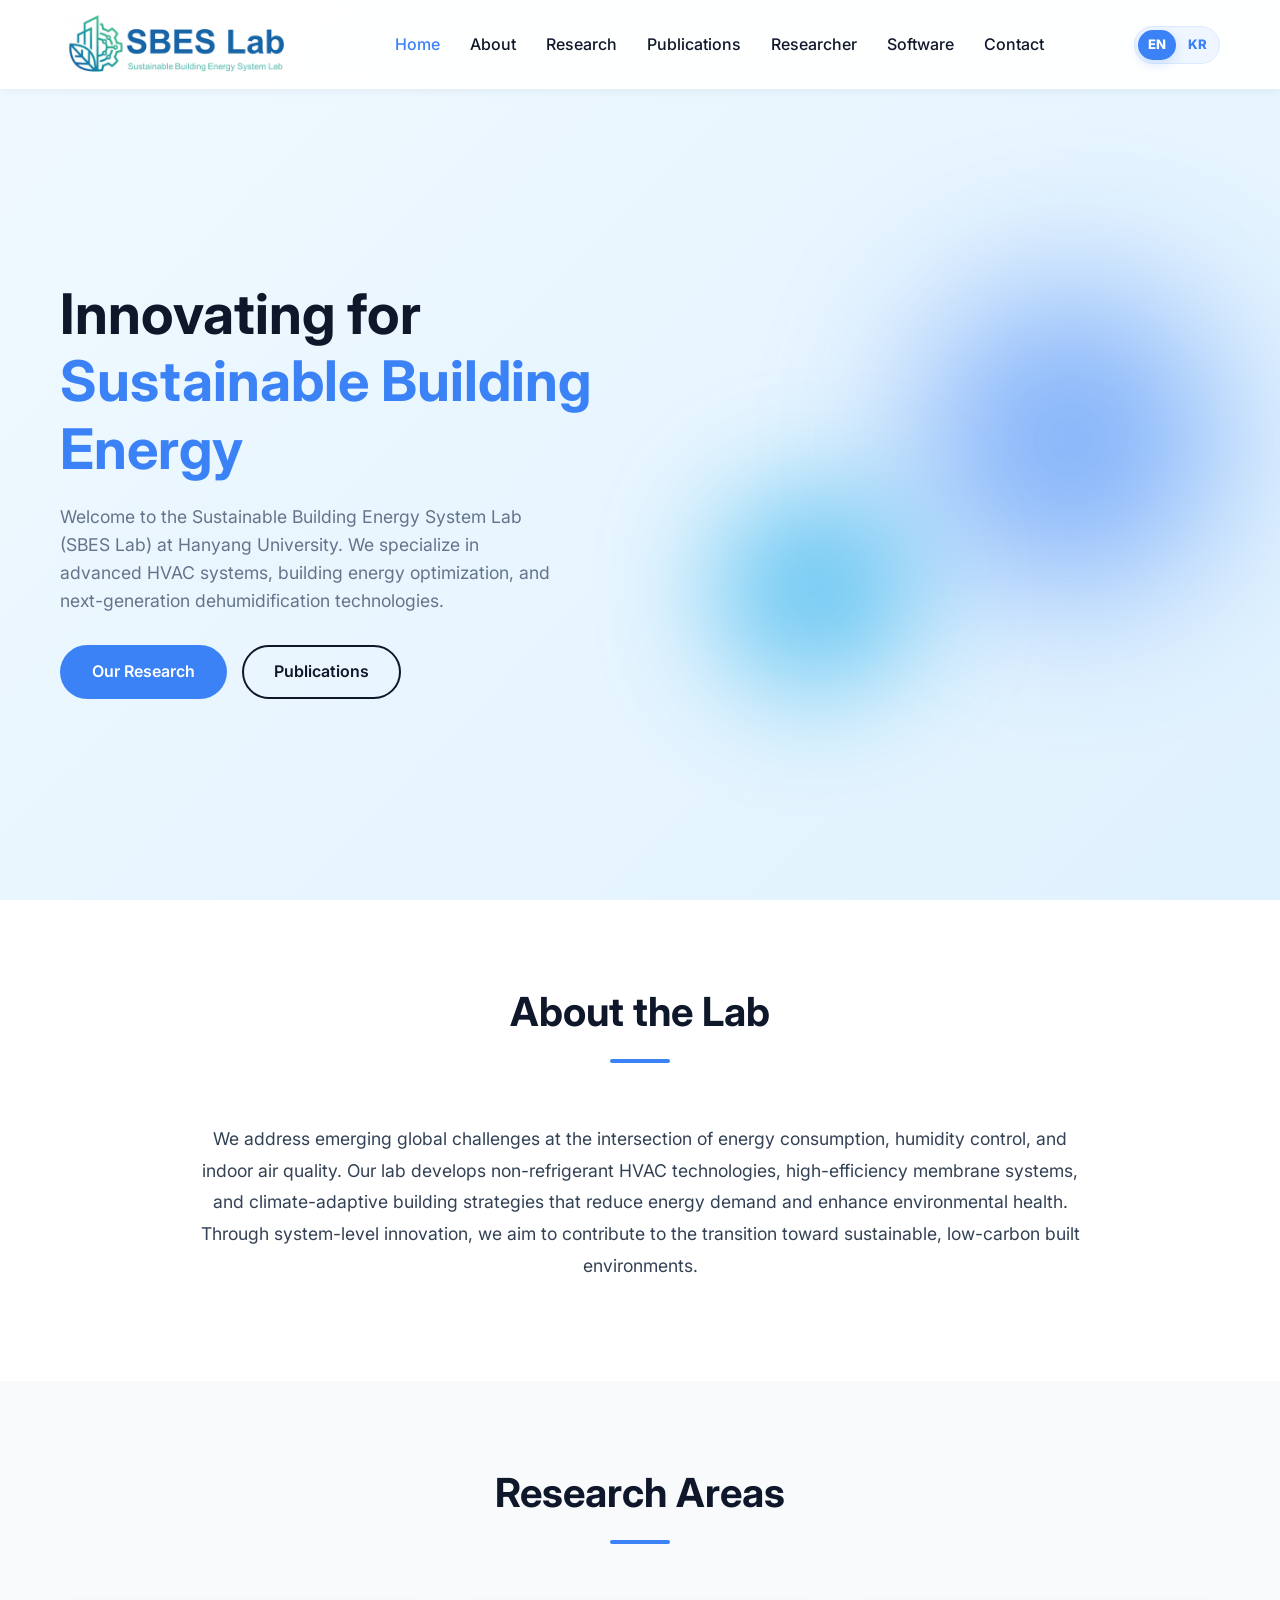
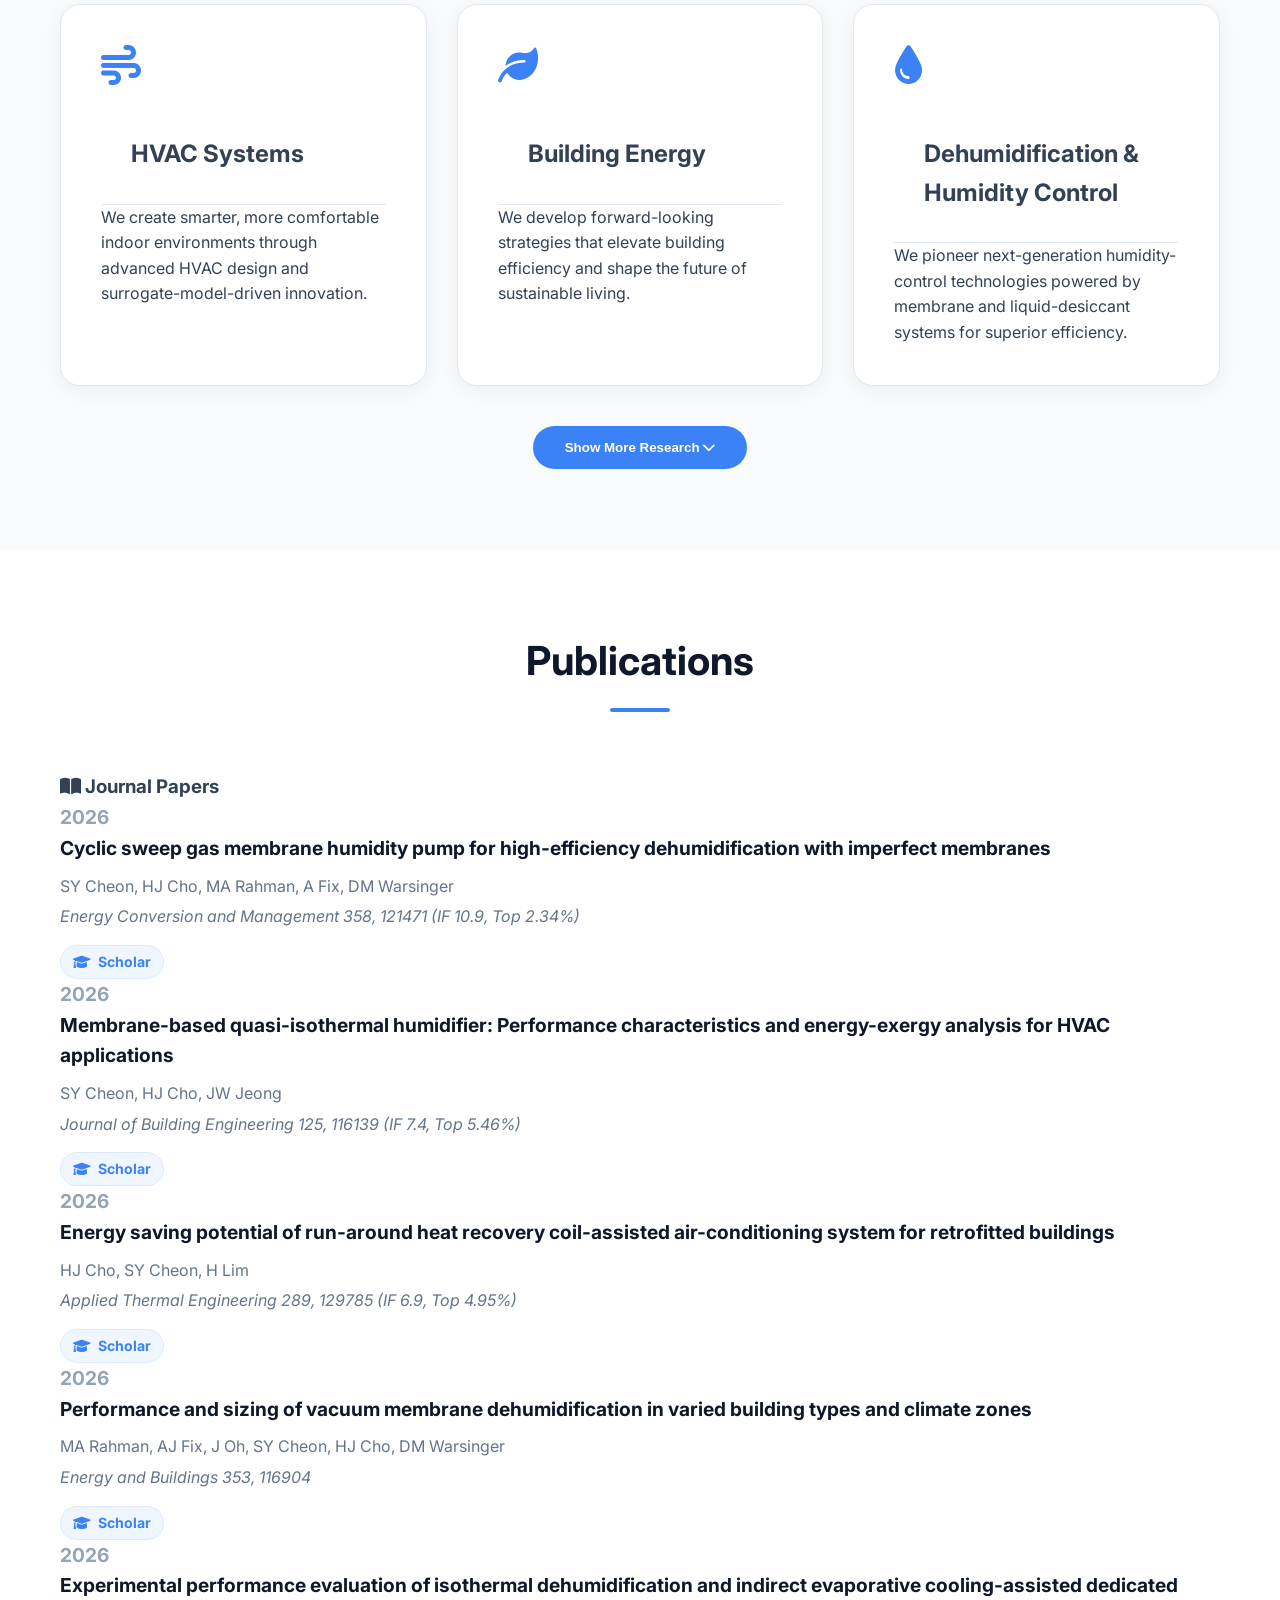
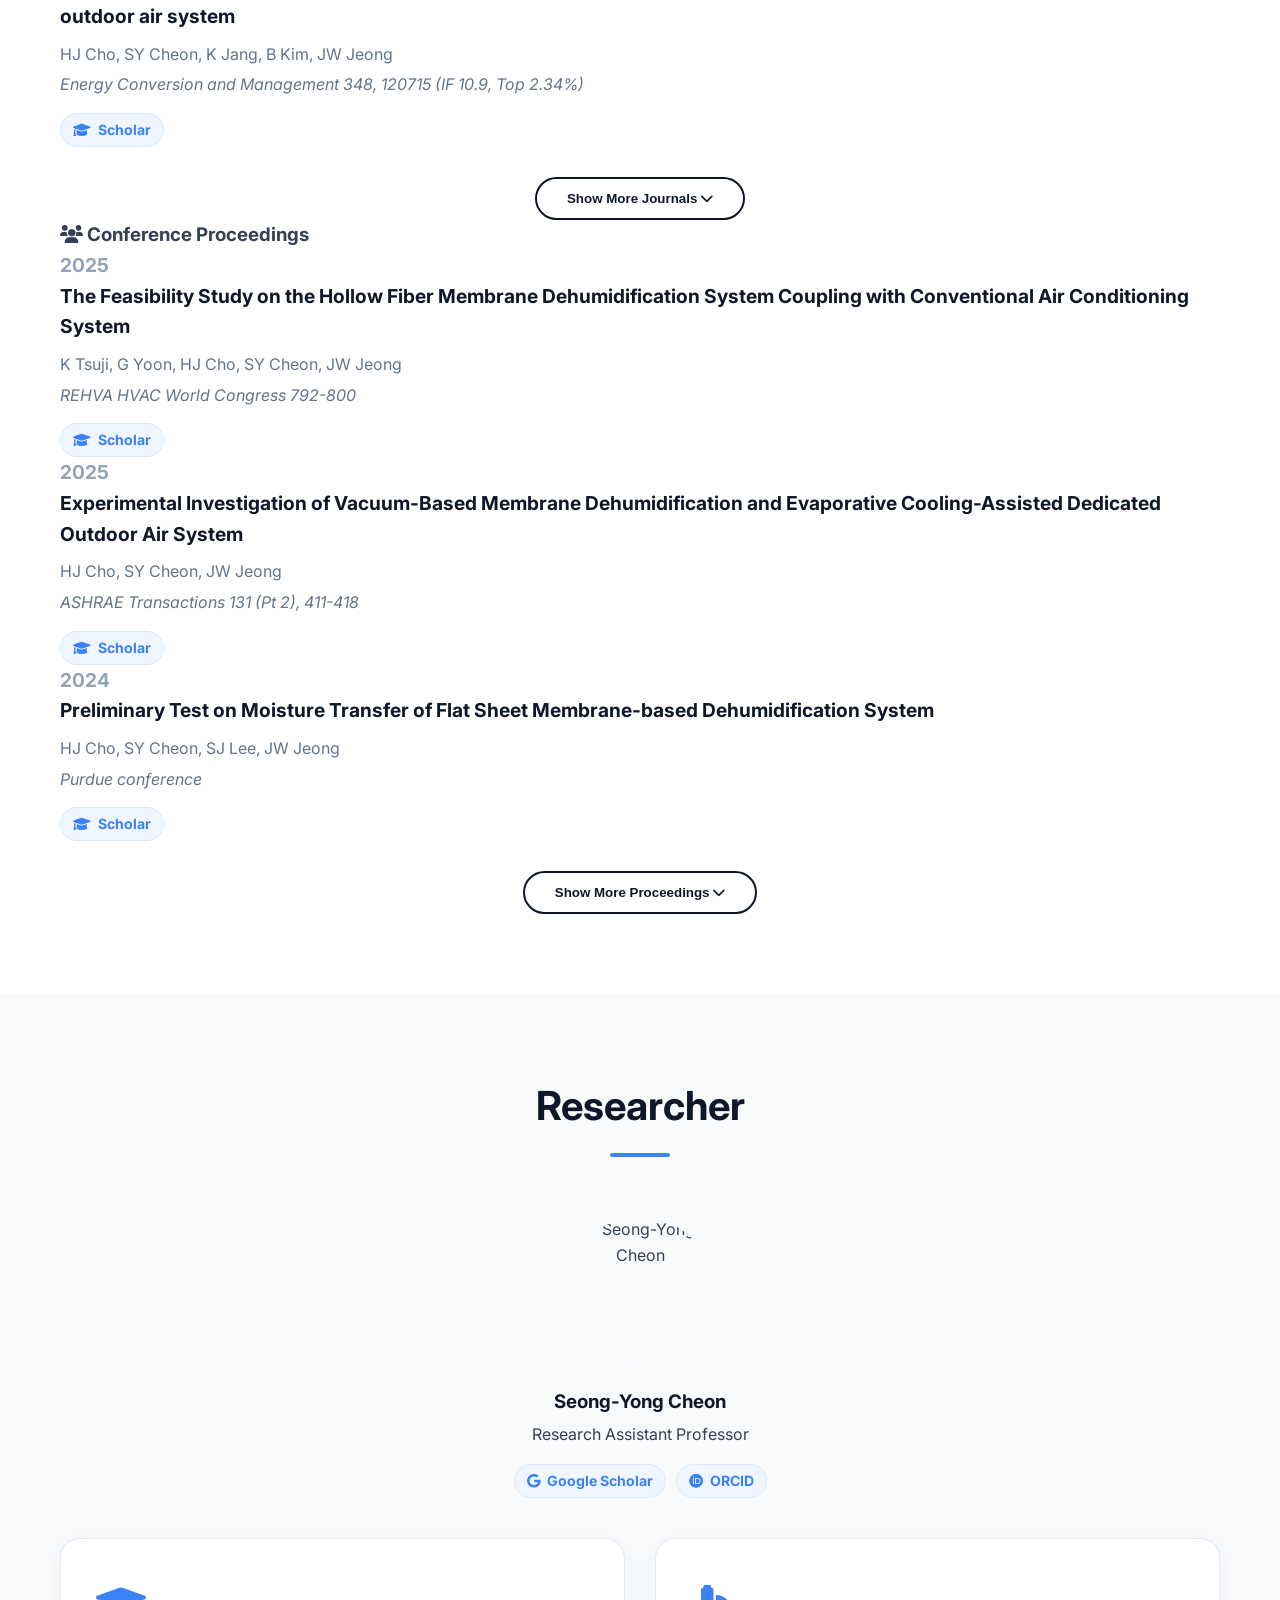
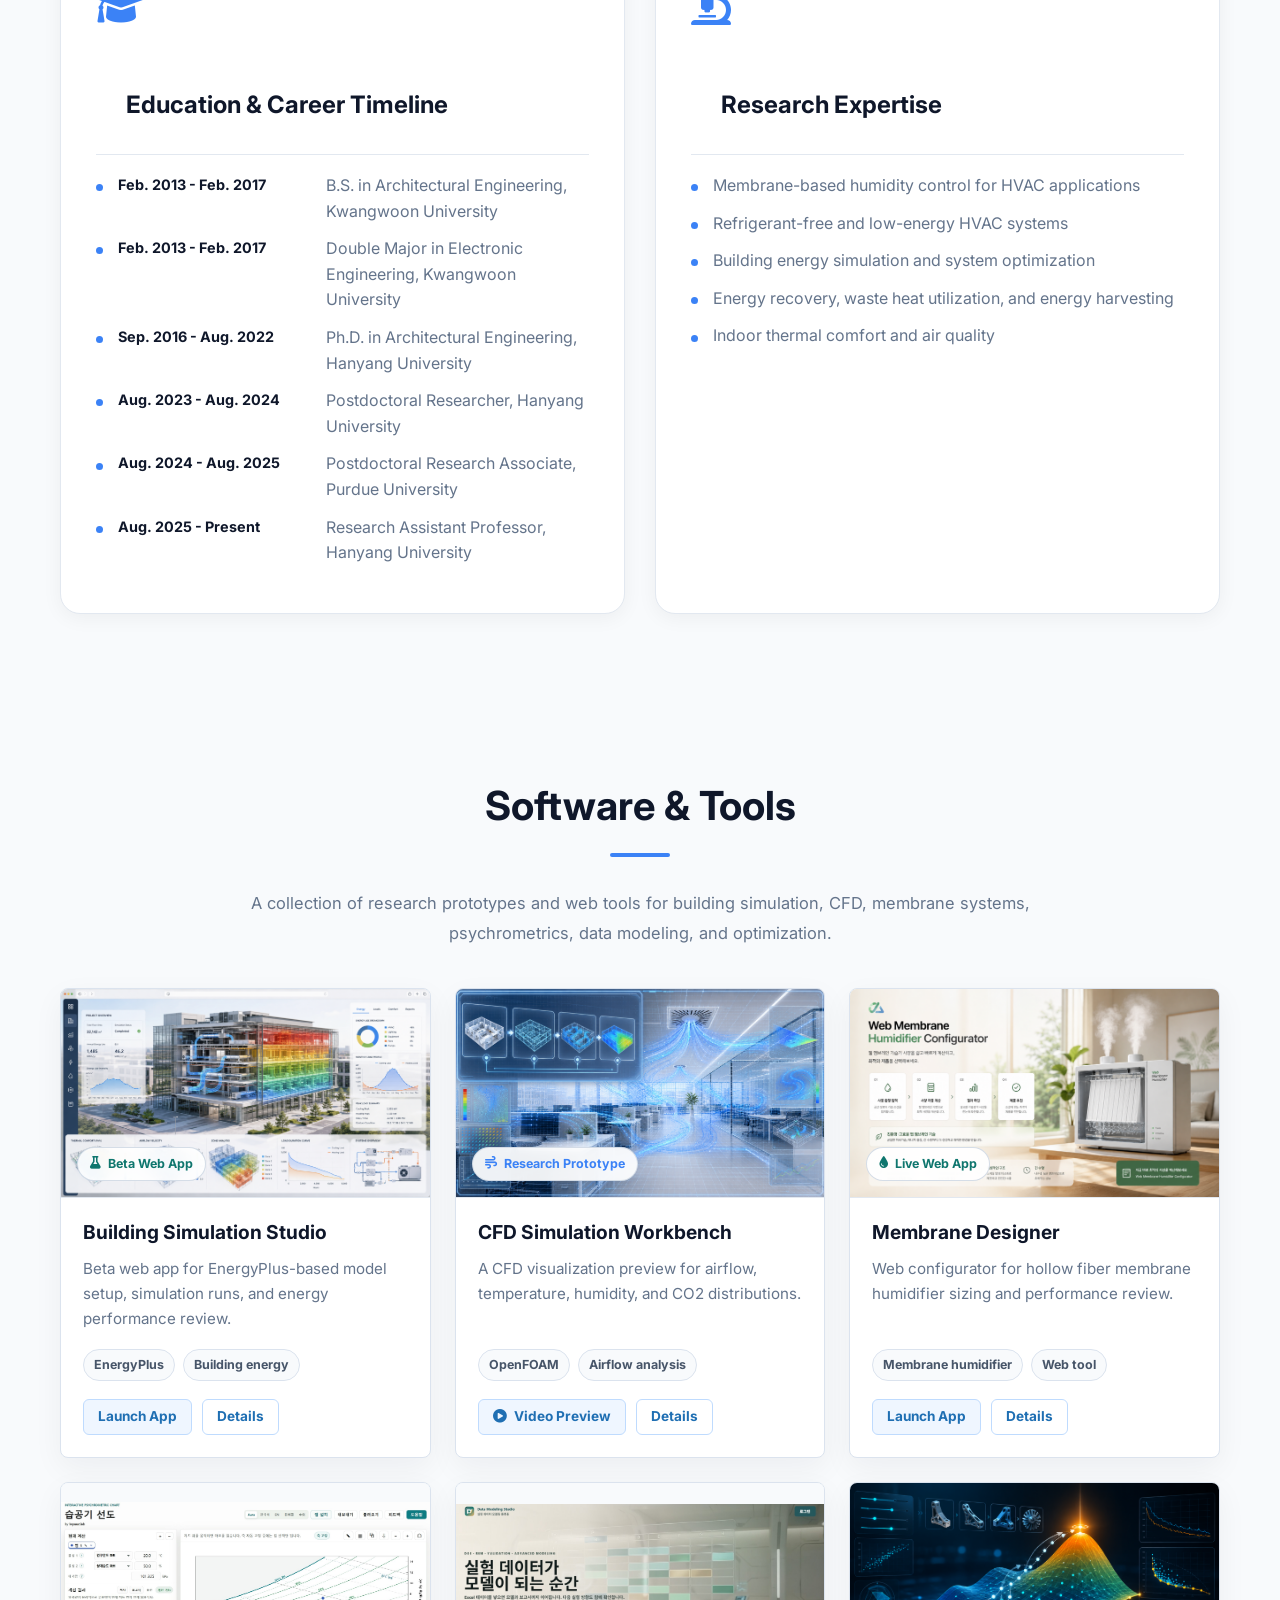
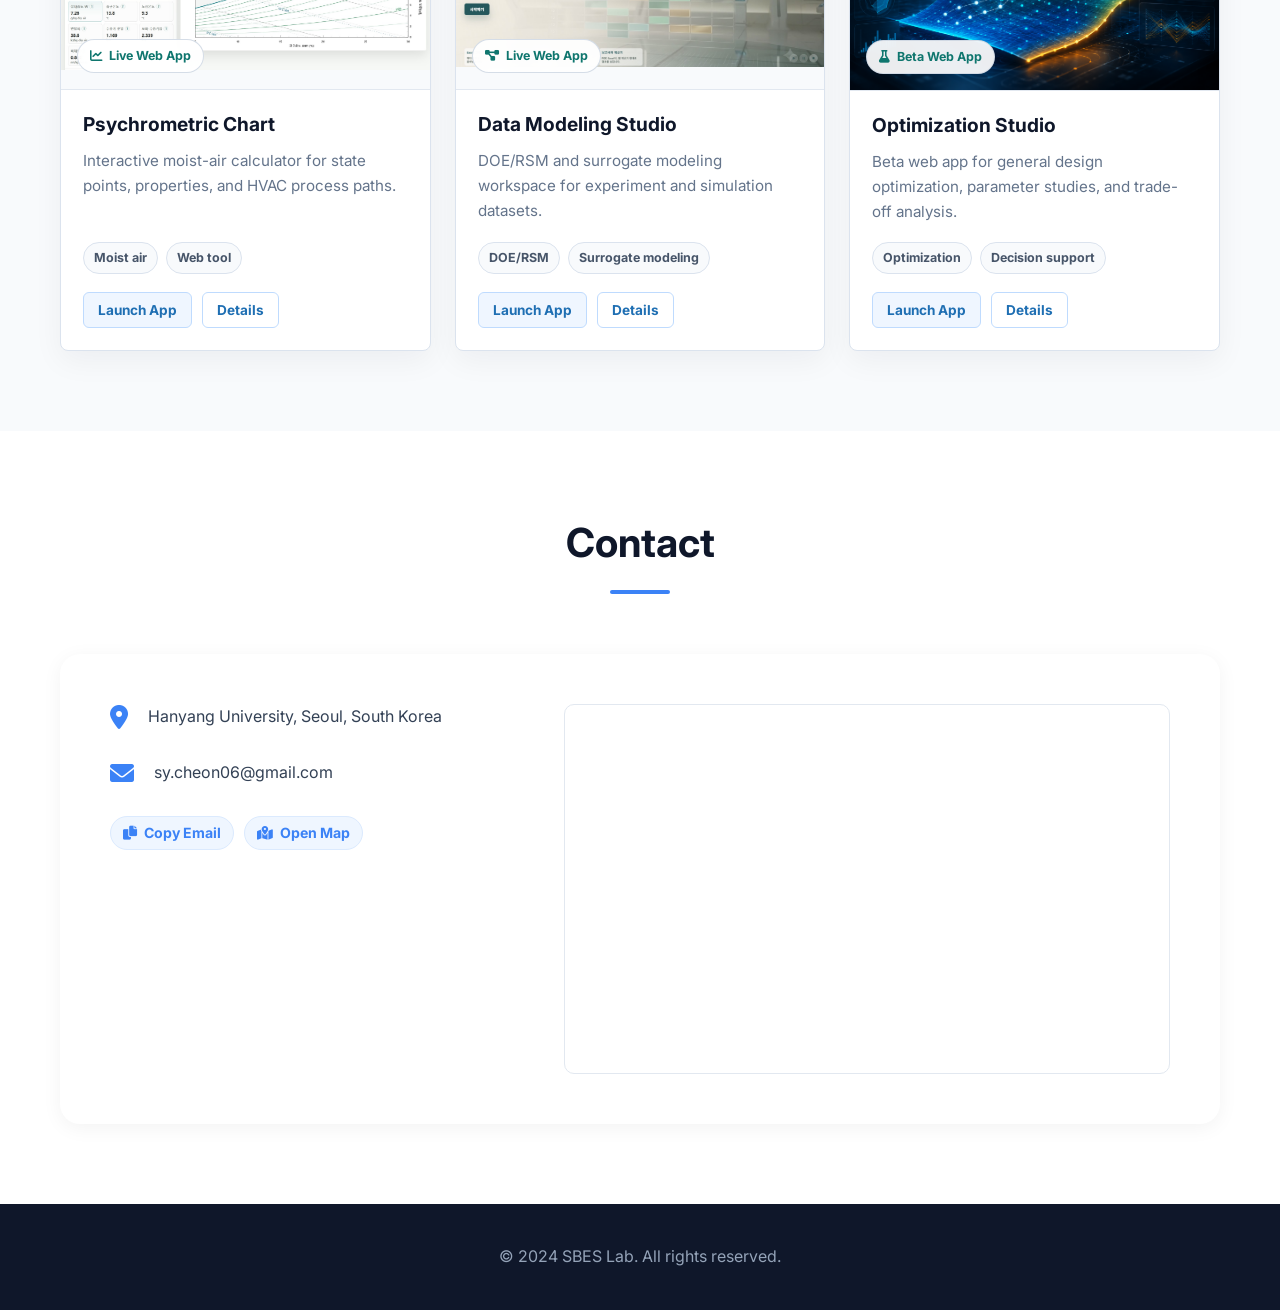
==== commit 6deaebf2: "Update index.html" ====
--- a/index.html
+++ b/index.html
@@ -36,7 +36,7 @@
 <link href="style.css" rel="stylesheet"/>
 <link href="brand.css" rel="stylesheet"/>
 <link href="researcher.css" rel="stylesheet"/>
-<link href="software.css" rel="stylesheet"/>
+<link href="software.css?v=20260613a" rel="stylesheet"/>
 <link href="usability.css?v=20260609c" rel="stylesheet"/>
 </head>
 <body>
@@ -425,7 +425,7 @@
 </article>
 </div>
 
-<section class="tool-detail" id="tool-detail" aria-live="polite">
+<section class="tool-detail" id="tool-detail" aria-live="polite" hidden>
 <div class="tool-detail-image">
 <img alt="Selected software tool preview" id="tool-detail-img" src="images/software/membrane-designer.png"/>
 <video id="tool-detail-video" class="tool-detail-video" controls muted loop playsinline preload="metadata" hidden>
@@ -481,6 +481,6 @@
 <p>&copy; 2024 SBES Lab. All rights reserved.</p>
 </div>
 </footer>
-<script src="cfd-video-patch.js?v=20260613m"></script><script src="script.js?v=20260613a"></script><script src="i18n.js?v=20260612d"></script><script src="cfd-click-fix.js?v=20260613g"></script><script src="publications.js?v=20260609c"></script><script src="software-beta-links.js?v=20260611a"></script>
+<script src="cfd-video-patch.js?v=20260613o"></script><script src="script.js?v=20260613b"></script><script src="i18n.js?v=20260612d"></script><script src="cfd-click-fix.js?v=20260613j"></script><script src="publications.js?v=20260609c"></script><script src="software-beta-links.js?v=20260611a"></script>
 </body>
 </html>
--- a/software.css
+++ b/software.css
@@ -179,6 +179,10 @@
     scroll-margin-top: 96px;
 }
 
+.tool-detail[hidden] {
+    display: none !important;
+}
+
 .tool-detail-image {
     overflow: hidden;
     border: 1px solid #dbe3ee;
@@ -194,6 +198,19 @@
     object-fit: cover;
 }
 
+.tool-detail-video {
+    width: 100%;
+    height: 100%;
+    display: block;
+    object-fit: cover;
+    background: #0f172a;
+}
+
+.tool-detail-video[hidden],
+.tool-detail-image img[hidden] {
+    display: none;
+}
+
 .tool-detail-copy {
     align-self: center;
 }
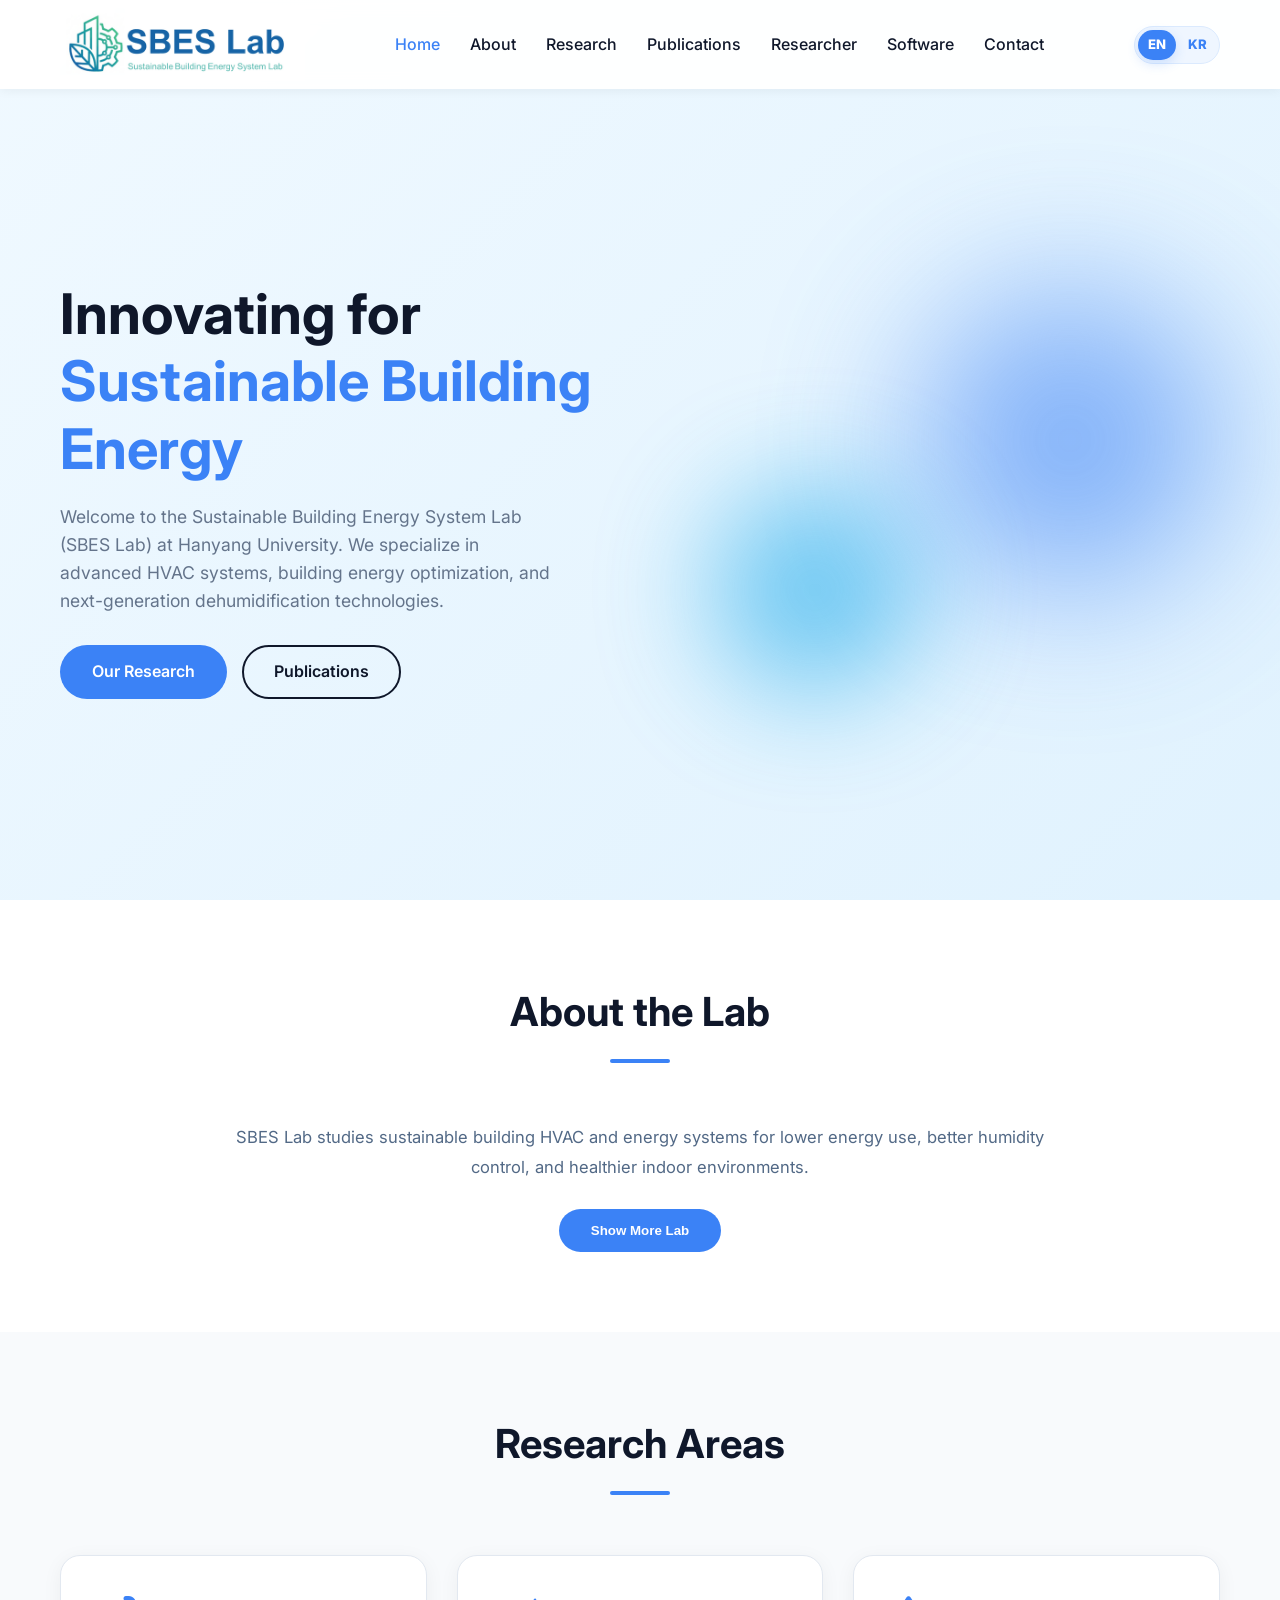
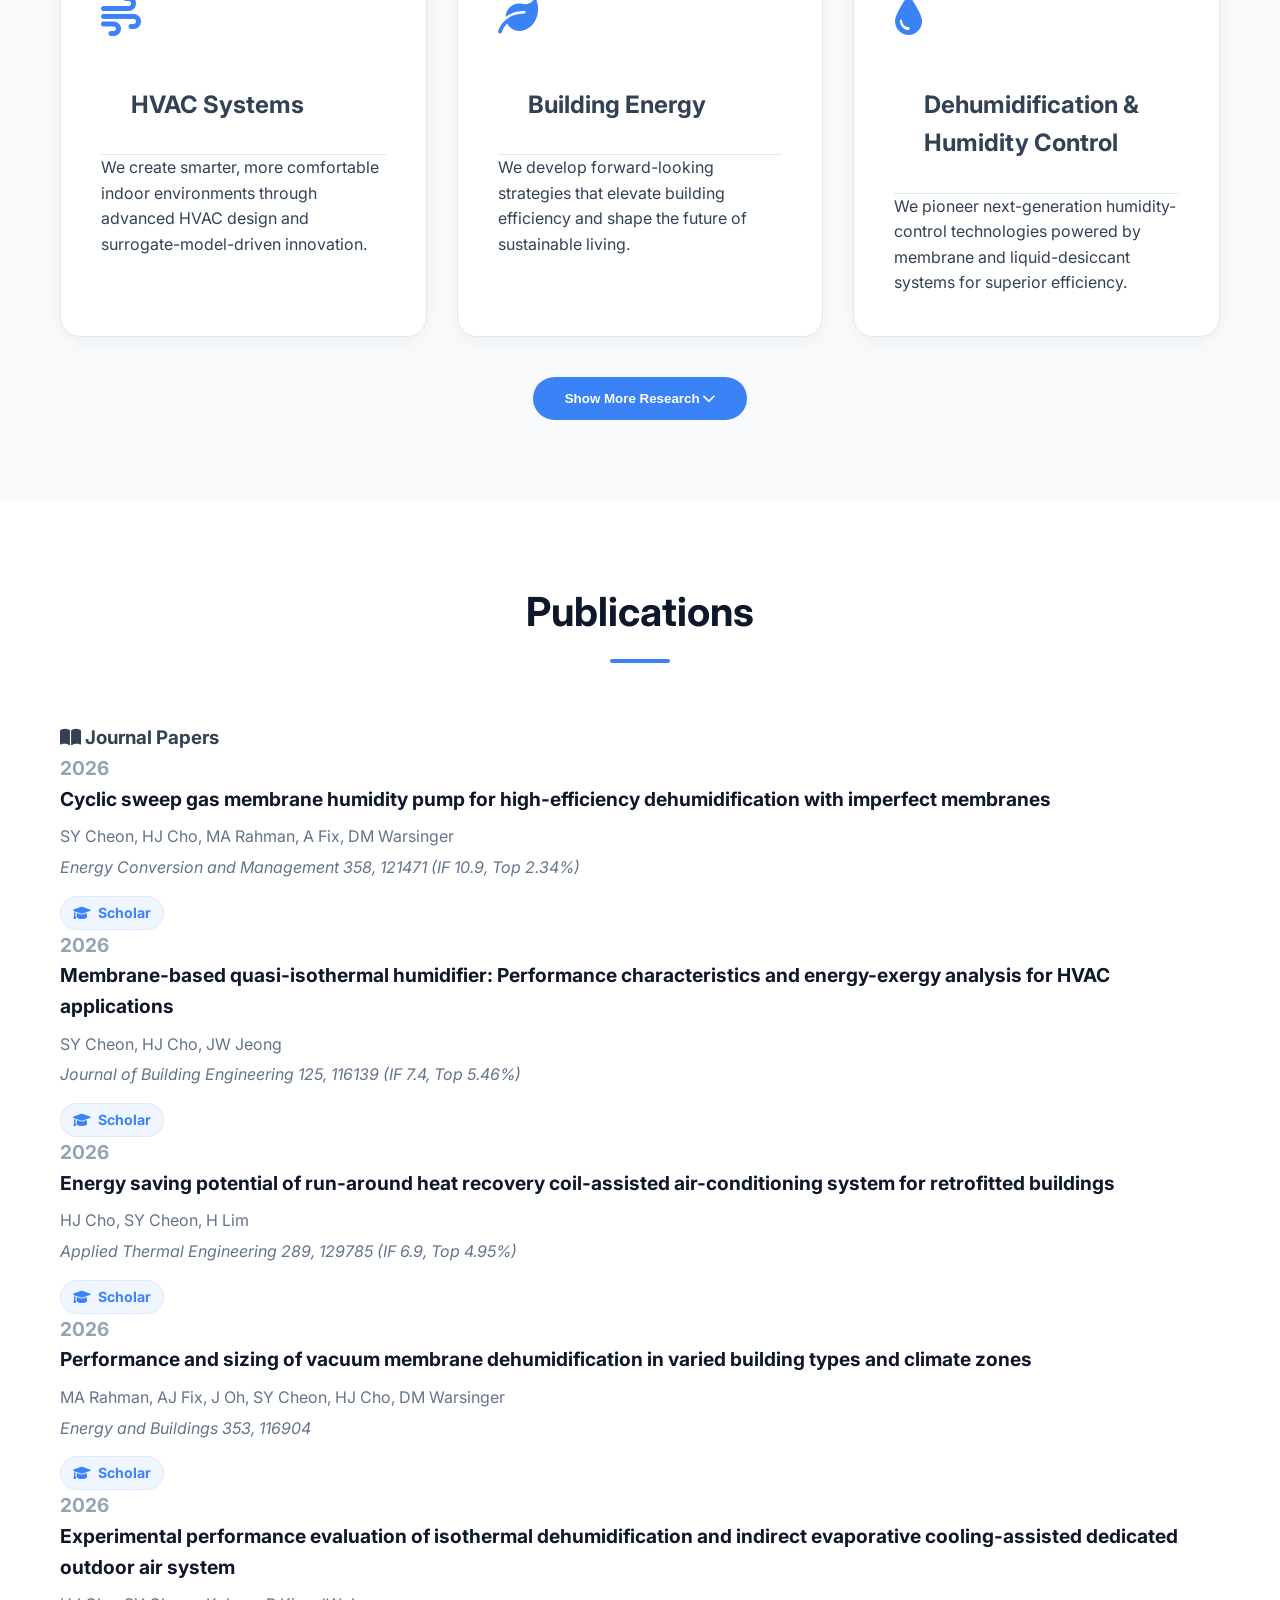
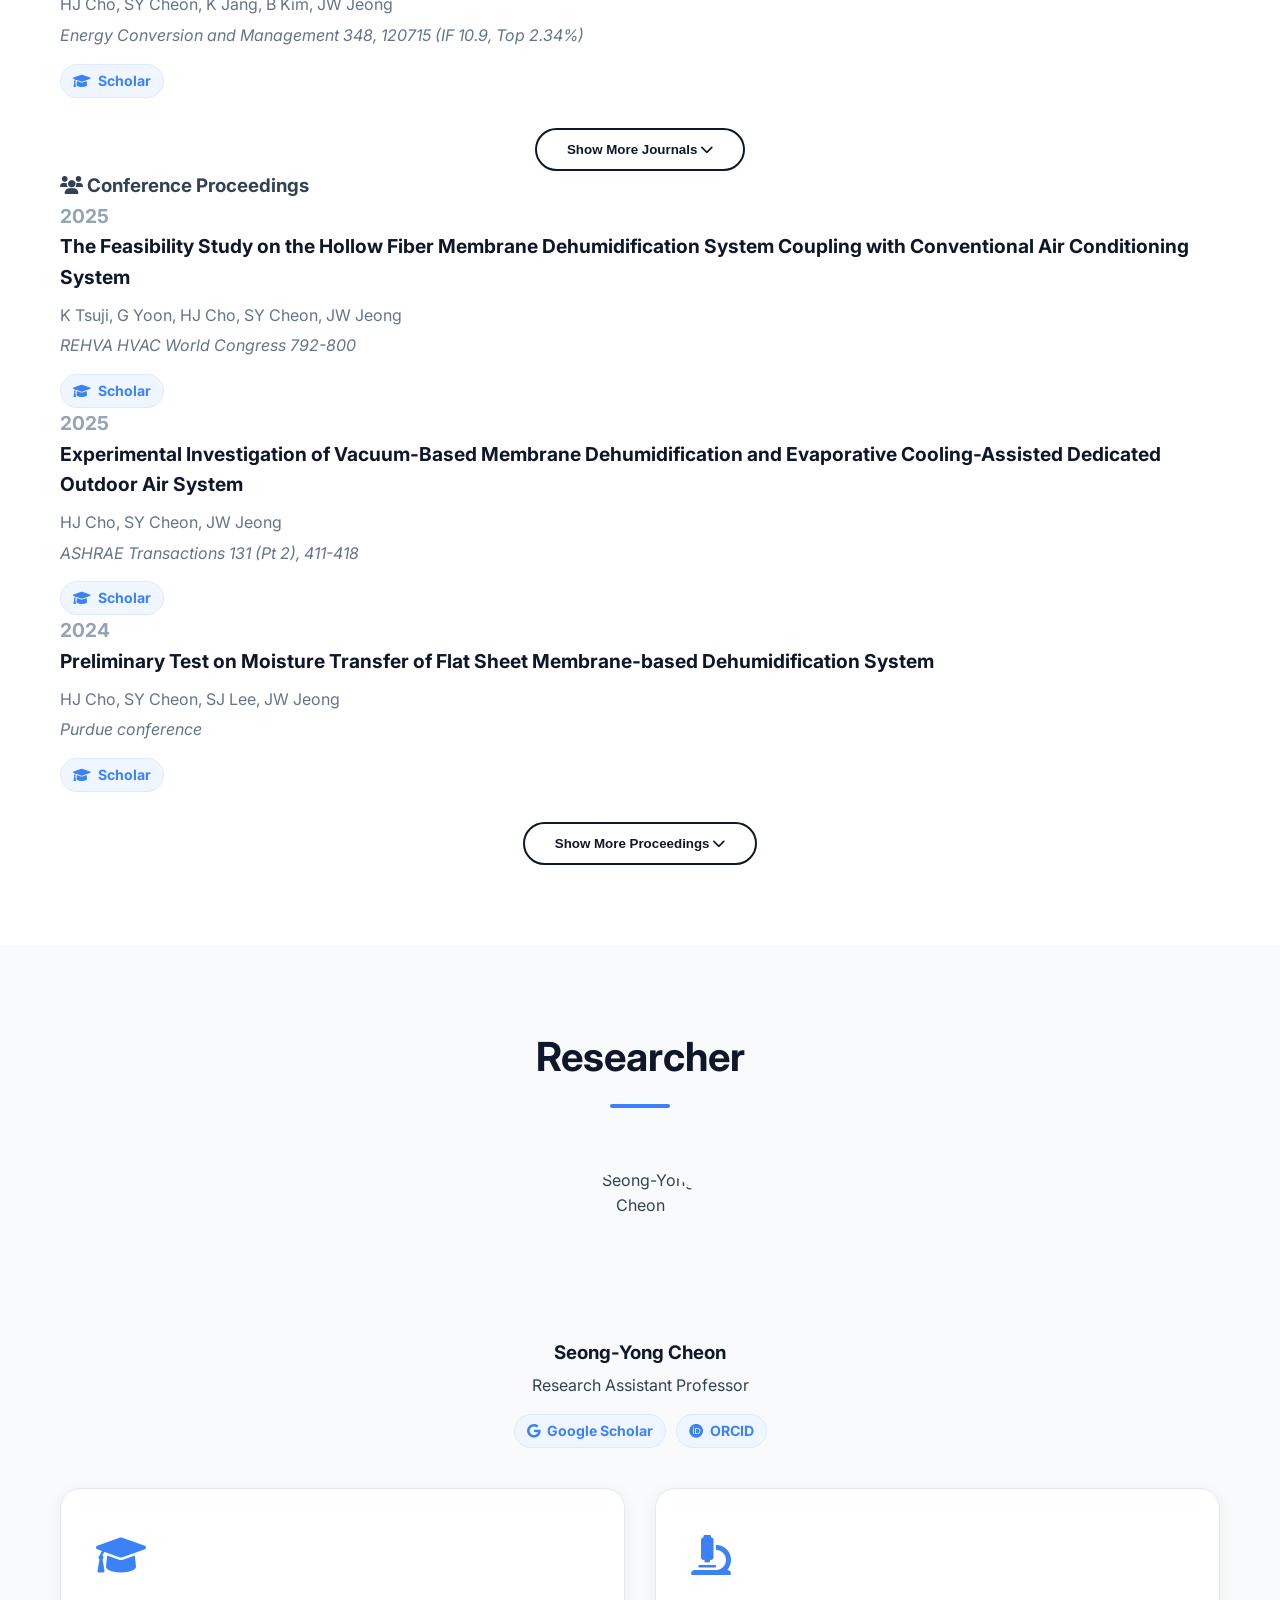
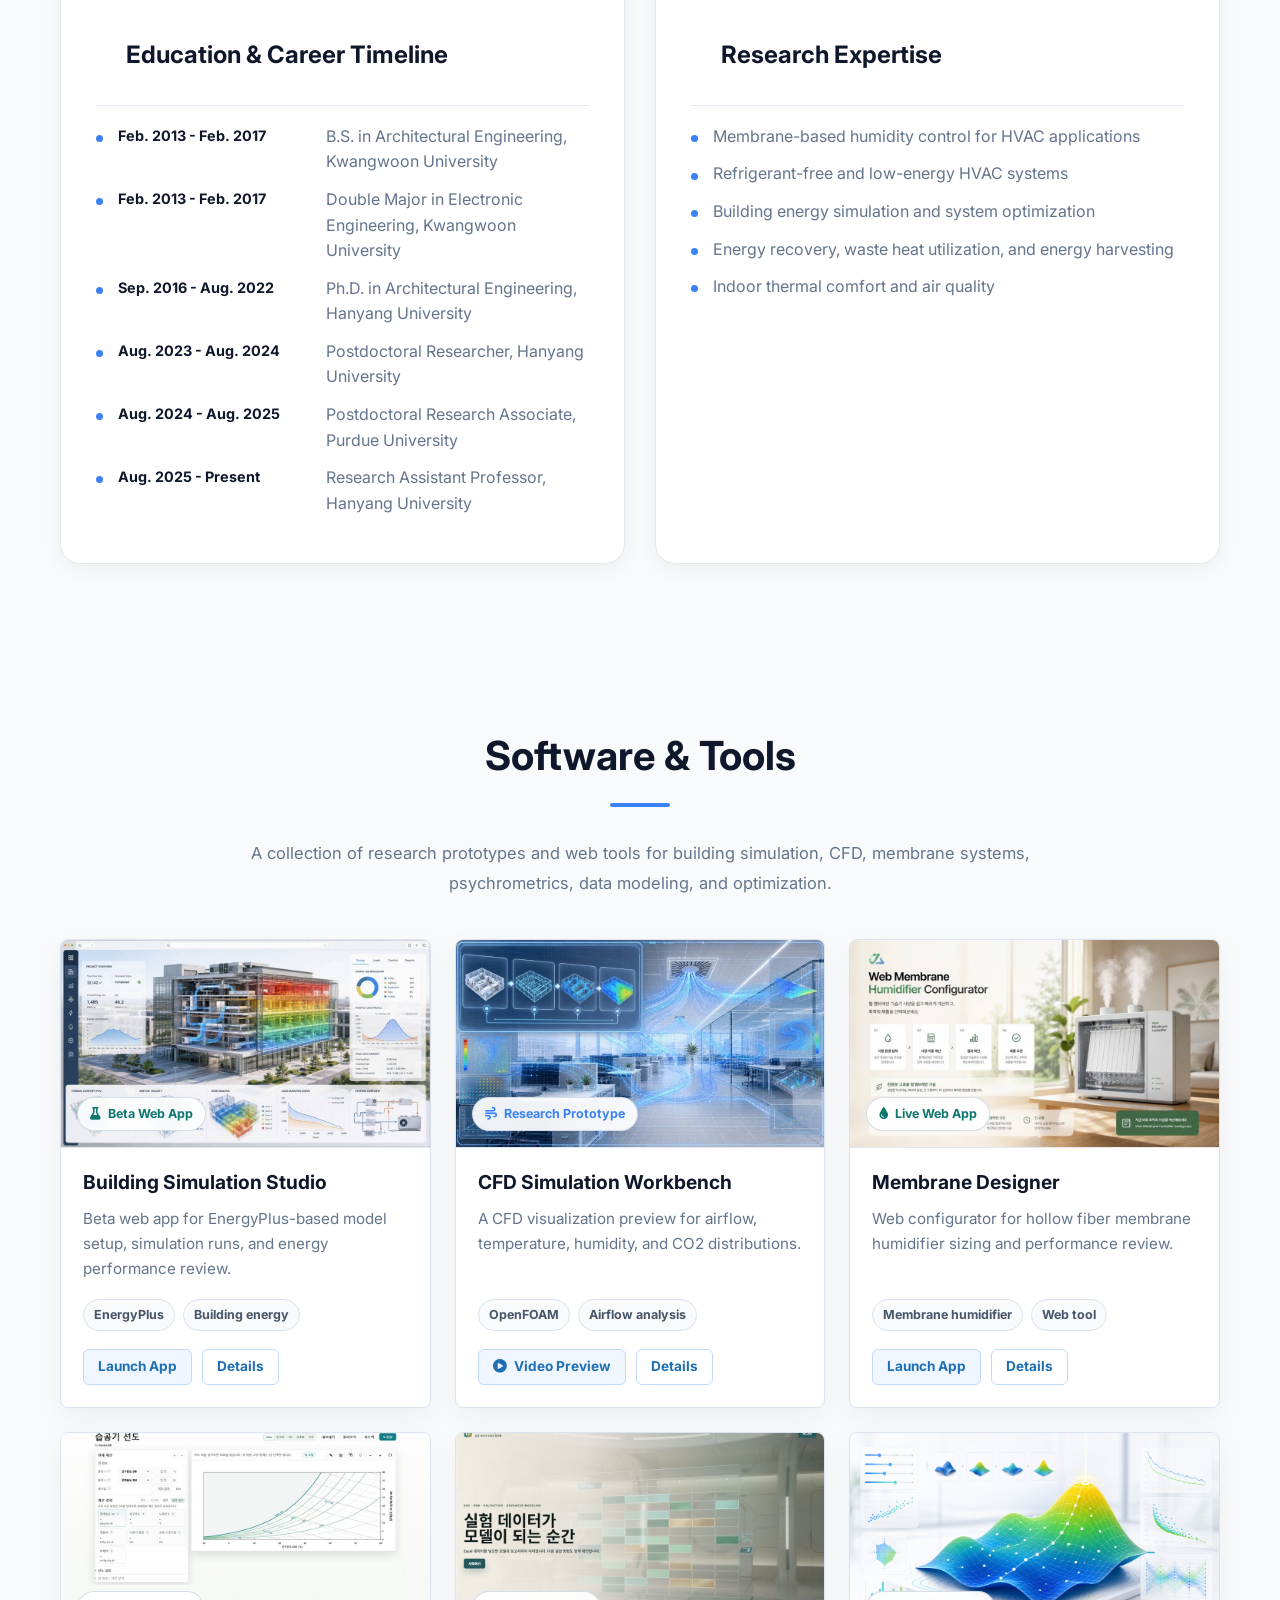
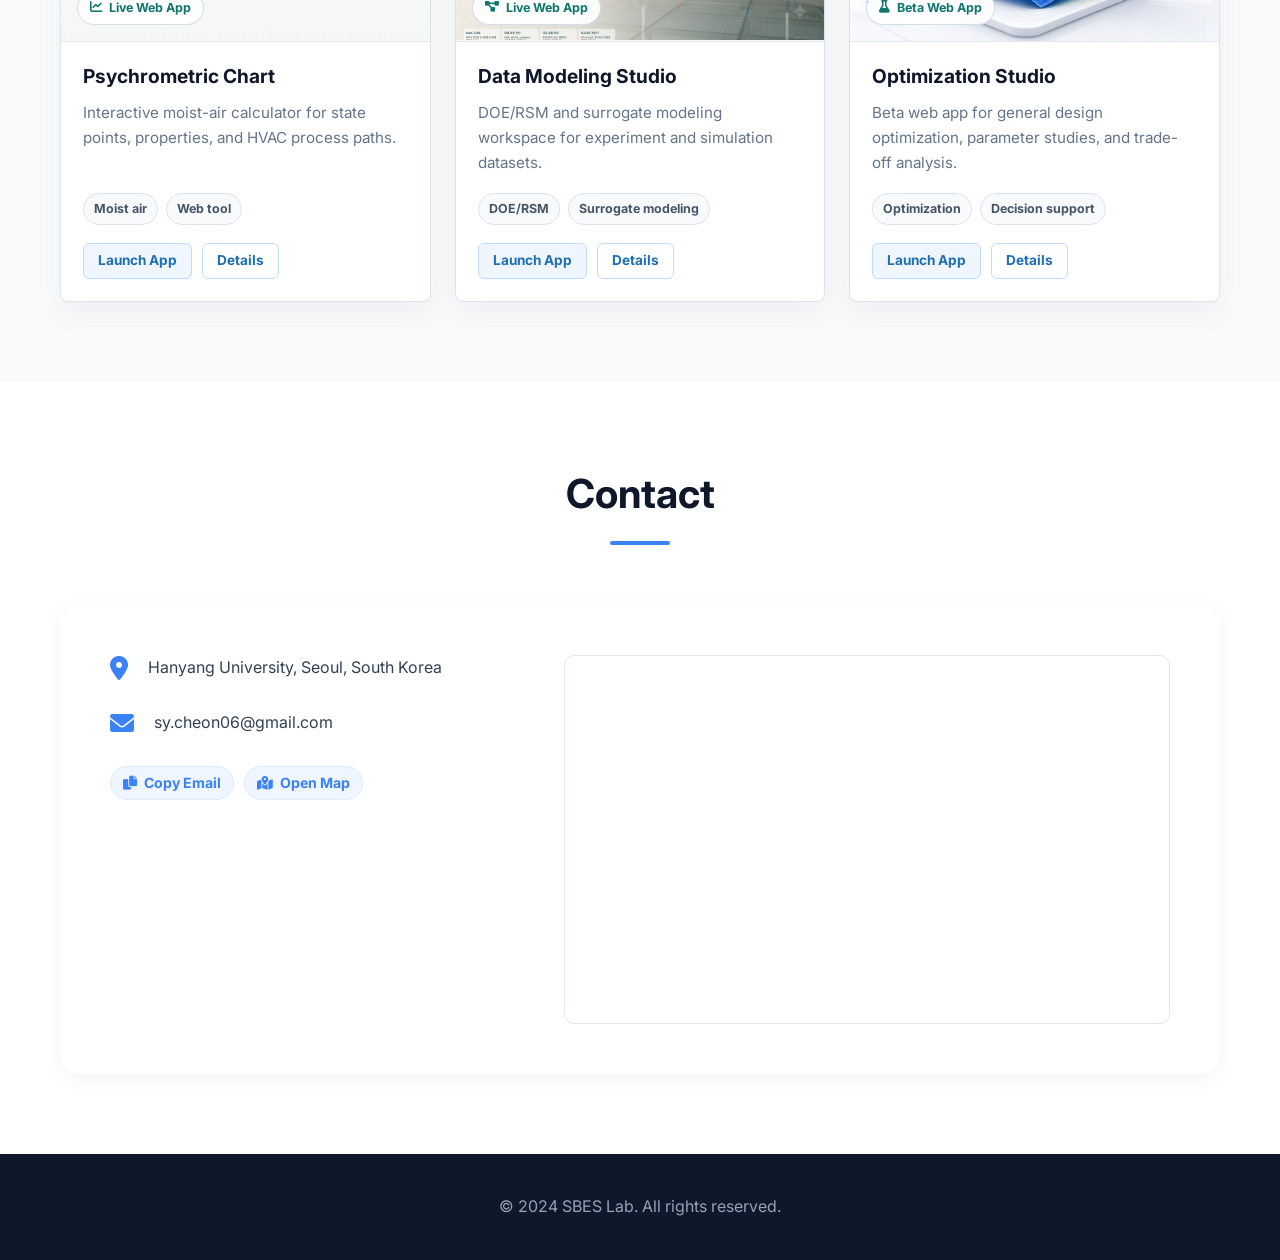
==== commit e5fd993b: "Deploy updated SBES Lab website" ====
--- a/index.html
+++ b/index.html
@@ -5,14 +5,14 @@
 <meta charset="utf-8"/>
 <meta content="width=device-width, initial-scale=1.0" name="viewport"/>
 <meta name="description" content="Sustainable Building Energy System Lab (SBES Lab) at Hanyang University. Advanced HVAC systems, building energy optimization, and next-generation humidity control."/>
-<link rel="canonical" href="https://sycheon06-cell.github.io/SBSlab/"/>
+<link rel="canonical" href="https://sycheon06-cell.github.io/SBESLab/"/>
 
 <!-- Open Graph / Social Preview -->
 <meta property="og:title" content="SBES Lab - Sustainable Building Energy System Lab"/>
 <meta property="og:description" content="Sustainable Building Energy System Lab (SBES Lab) at Hanyang University. Advanced HVAC systems, building energy optimization, and next-generation humidity control."/>
 <meta property="og:type" content="website"/>
-<meta property="og:url" content="https://sycheon06-cell.github.io/SBSlab/"/>
-<meta property="og:image" content="https://sycheon06-cell.github.io/SBSlab/images/og-image.svg"/>
+<meta property="og:url" content="https://sycheon06-cell.github.io/SBESLab/"/>
+<meta property="og:image" content="https://sycheon06-cell.github.io/SBESLab/images/og-image.svg"/>
 <meta property="og:image:width" content="1200"/>
 <meta property="og:image:height" content="630"/>
 <meta property="og:image:alt" content="SBES Lab logo"/>
@@ -21,7 +21,7 @@
 <meta name="twitter:card" content="summary_large_image"/>
 <meta name="twitter:title" content="SBES Lab - Sustainable Building Energy System Lab"/>
 <meta name="twitter:description" content="Sustainable Building Energy System Lab (SBES Lab) at Hanyang University. Advanced HVAC systems, building energy optimization, and next-generation humidity control."/>
-<meta name="twitter:image" content="https://sycheon06-cell.github.io/SBSlab/images/og-image.svg"/>
+<meta name="twitter:image" content="https://sycheon06-cell.github.io/SBESLab/images/og-image.svg"/>
 <meta name="twitter:image:alt" content="SBES Lab logo"/>
 
 <!-- Icons -->
@@ -33,11 +33,12 @@
 <link crossorigin="" href="https://fonts.gstatic.com" rel="preconnect"/>
 <link href="https://fonts.googleapis.com/css2?family=Inter:wght@300;400;600;700&amp;display=swap" rel="stylesheet"/>
 <link href="https://cdnjs.cloudflare.com/ajax/libs/font-awesome/6.0.0/css/all.min.css" rel="stylesheet"/>
-<link href="style.css" rel="stylesheet"/>
+<link href="style.css?v=20260617e" rel="stylesheet"/>
 <link href="brand.css" rel="stylesheet"/>
 <link href="researcher.css" rel="stylesheet"/>
-<link href="software.css?v=20260613a" rel="stylesheet"/>
-<link href="usability.css?v=20260609c" rel="stylesheet"/>
+<link href="software.css?v=20260617c" rel="stylesheet"/>
+<link href="usability.css?v=20260617c" rel="stylesheet"/>
+<link href="about-platform.css?v=20260617c" rel="stylesheet"/>
 </head>
 <body>
 <!-- Navigation -->
@@ -89,15 +90,52 @@
 <section class="section" id="about">
 <div class="container">
 <h2 class="section-title">About the Lab</h2>
-<div class="about-grid">
+<div class="about-grid about-platform-intro">
 <div class="about-text">
 <p>We address emerging global challenges at the intersection of energy consumption, humidity
                         control, and indoor air quality. Our lab develops non-refrigerant HVAC technologies,
                         high-efficiency membrane systems, and climate-adaptive building strategies that reduce energy
                         demand and enhance environmental health. Through system-level innovation, we aim to contribute
                         to the transition toward sustainable, low-carbon built environments.</p>
-</div>
-</div>
+<button class="btn btn-primary about-platform-action" id="lab-platform-toggle" type="button" aria-expanded="false" aria-controls="lab-platform-vision">Show More Lab</button>
+</div>
+</div>
+<section class="lab-platform" id="lab-platform-vision" data-active="" hidden>
+<div class="lab-platform-header">
+<span class="lab-platform-kicker" data-lab-platform-copy="kicker"><i class="fas fa-diagram-project"></i> Energy &middot; Humidity &middot; Indoor Air Quality</span>
+<h3 data-lab-platform-copy="platformTitle">Research Vision</h3>
+<p class="lab-platform-vision" data-lab-platform-copy="platformVision">SBES Lab connects selective HVAC components, integrated energy systems, building-scale performance evaluation, and data-driven operation into one research platform.</p>
+</div>
+<div class="lab-platform-image-shell">
+<div class="lab-platform-image-wrap">
+<img class="lab-platform-image" src="images/about-platform-base-pieces.png?v=20260617-pieces" alt="SBES Lab integrated research platform diagram"/>
+<button class="lab-platform-piece lab-platform-piece-develop" data-module="develop" type="button" aria-pressed="false" aria-label="Develop">
+<img src="images/about-platform-piece-develop.png?v=20260617-pieces" alt="Selective HVAC Component Technologies"/>
+</button>
+<button class="lab-platform-piece lab-platform-piece-integrate" data-module="integrate" type="button" aria-pressed="false" aria-label="Integrate">
+<img src="images/about-platform-piece-integrate.png?v=20260617-pieces" alt="Integrated HVAC and Energy Systems"/>
+</button>
+<button class="lab-platform-piece lab-platform-piece-evaluate" data-module="evaluate" type="button" aria-pressed="false" aria-label="Evaluate">
+<img src="images/about-platform-piece-evaluate.png?v=20260617-pieces" alt="Building-Scale Performance Evaluation"/>
+</button>
+<button class="lab-platform-piece lab-platform-piece-operate" data-module="operate" type="button" aria-pressed="false" aria-label="Operate">
+<img src="images/about-platform-piece-operate.png?v=20260617-pieces" alt="Control-Oriented Operation and Automation"/>
+</button>
+</div>
+</div>
+<div class="lab-platform-mobile-list" id="lab-platform-mobile-list"></div>
+<div class="lab-platform-detail" id="lab-platform-detail" aria-live="polite" hidden>
+<div>
+<span class="lab-platform-detail-label" id="lab-platform-detail-step"></span>
+<h4 id="lab-platform-detail-title"></h4>
+<p id="lab-platform-detail-text"></p>
+</div>
+<div class="lab-platform-detail-side">
+<p class="lab-platform-takeaway" id="lab-platform-detail-next"></p>
+<span class="lab-platform-tool" id="lab-platform-detail-tool"></span>
+</div>
+</div>
+</section>
 </div>
 </section>
 <!-- Research Areas -->
@@ -312,7 +350,7 @@
 <div class="software-grid">
 <article class="software-card" data-tool-card="building">
 <div class="software-thumb">
-<img alt="Building simulation dashboard thumbnail" src="images/software/building-simulation.png"/>
+<img alt="Building simulation dashboard thumbnail" src="images/software/building-simulation.jpg"/>
 <span class="software-status beta"><i class="fas fa-flask"></i> Beta Web App</span>
 </div>
 <div class="software-body">
@@ -331,7 +369,7 @@
 
 <article class="software-card" data-tool-card="cfd">
 <div class="software-thumb">
-<img alt="CFD airflow visualization thumbnail" src="images/software/cfd-workbench.png"/>
+<img alt="CFD airflow visualization thumbnail" src="images/software/cfd-workbench.jpg"/>
                         <span class="software-status research"><i class="fas fa-wind"></i> Research Prototype</span>
 </div>
 <div class="software-body">
@@ -350,7 +388,7 @@
 
 <article class="software-card" data-tool-card="membrane">
 <div class="software-thumb">
-<img alt="Web membrane humidifier configurator thumbnail" src="images/software/membrane-designer.png"/>
+<img alt="Web membrane humidifier configurator thumbnail" src="images/software/membrane-designer.jpg"/>
 <span class="software-status"><i class="fas fa-droplet"></i> Live Web App</span>
 </div>
 <div class="software-body">
@@ -407,7 +445,7 @@
 
 <article class="software-card" data-tool-card="optimization">
 <div class="software-thumb">
-<img alt="Optimization surface thumbnail" src="images/software/optimization-studio.png"/>
+<img alt="Optimization surface thumbnail" src="images/software/optimization-studio.jpg"/>
 <span class="software-status beta"><i class="fas fa-flask"></i> Beta Web App</span>
 </div>
 <div class="software-body">
@@ -427,7 +465,7 @@
 
 <section class="tool-detail" id="tool-detail" aria-live="polite" hidden>
 <div class="tool-detail-image">
-<img alt="Selected software tool preview" id="tool-detail-img" src="images/software/membrane-designer.png"/>
+<img alt="Selected software tool preview" id="tool-detail-img" src="images/software/membrane-designer.jpg"/>
 <video id="tool-detail-video" class="tool-detail-video" controls muted loop playsinline preload="metadata" hidden>
 <source id="tool-detail-video-source" src="" type="video/mp4"/>
 </video>
@@ -481,6 +519,6 @@
 <p>&copy; 2024 SBES Lab. All rights reserved.</p>
 </div>
 </footer>
-<script src="cfd-video-patch.js?v=20260613o"></script><script src="script.js?v=20260613b"></script><script src="i18n.js?v=20260612d"></script><script src="cfd-click-fix.js?v=20260613j"></script><script src="publications.js?v=20260609c"></script><script src="software-beta-links.js?v=20260611a"></script>
+<script src="cfd-video-patch.js?v=20260613o"></script><script src="script.js?v=20260617g"></script><script src="i18n.js?v=20260617c"></script><script src="cfd-click-fix.js?v=20260617c"></script><script src="publications.js?v=20260609c"></script><script src="software-beta-links.js?v=20260617c"></script><script src="about-platform.js?v=20260617d"></script>
 </body>
 </html>
--- a/style.css
+++ b/style.css
@@ -458,6 +458,19 @@
     line-height: 1.8;
 }
 
+html[lang="ko"] .section-title,
+html[lang="ko"] .about-text p {
+    word-break: keep-all;
+    overflow-wrap: break-word;
+}
+
+@media (min-width: 769px) {
+    html[lang="ko"] .hero-content h1 {
+        word-break: keep-all;
+        overflow-wrap: normal;
+    }
+}
+
 /* Research Cards */
 .cards-grid {
     display: grid;
@@ -569,6 +582,49 @@
     font-weight: 500;
 }
 
+.researcher-cards {
+    margin-top: 40px;
+    text-align: left;
+}
+
+.researcher-card {
+    padding: 35px;
+}
+
+.researcher-card .card-icon {
+    margin-bottom: 18px;
+}
+
+.researcher-card h3 {
+    color: var(--primary-color);
+    margin-bottom: 18px;
+}
+
+.researcher-list {
+    list-style: none;
+    margin: 0;
+    padding: 0;
+}
+
+.researcher-list li {
+    position: relative;
+    padding-left: 22px;
+    margin-bottom: 12px;
+    color: #64748b;
+    line-height: 1.6;
+}
+
+.researcher-list li::before {
+    content: "";
+    position: absolute;
+    left: 0;
+    top: 0.7em;
+    width: 7px;
+    height: 7px;
+    border-radius: 50%;
+    background: var(--secondary-color);
+}
+
 /* Contact */
 .contact-wrapper {
     display: grid;
@@ -646,13 +702,32 @@
         height: 34px;
     }
 
+    .hero {
+        min-height: auto;
+        padding: 118px 0 72px;
+    }
+
     .hero .container {
         grid-template-columns: 1fr;
         text-align: center;
     }
 
+    .hero-content h1 {
+        font-size: 2.45rem;
+        line-height: 1.23;
+        margin: 0 auto 18px;
+        max-width: 10.5em;
+        word-break: keep-all;
+        overflow-wrap: break-word;
+    }
+
     .hero-content p {
         margin: 0 auto 30px;
+        font-size: 1rem;
+        line-height: 1.75;
+        max-width: 34ch;
+        word-break: keep-all;
+        overflow-wrap: break-word;
     }
 
     .hero-btns {
@@ -702,6 +777,22 @@
     }
 }
 
+@media (max-width: 480px) {
+    .hero-content h1 {
+        font-size: 2.12rem;
+        max-width: 10em;
+    }
+
+    .hero-btns {
+        gap: 10px;
+    }
+
+    .hero-btns .btn {
+        min-width: 0;
+        padding: 13px 22px;
+    }
+}
+
 @keyframes navLinkFade {
     from {
         opacity: 0;
@@ -794,4 +885,4 @@
         max-width: 100%;
         width: 100%;
     }
-}+}
--- a/software.css
+++ b/software.css
@@ -233,6 +233,15 @@
     margin-bottom: 20px;
 }
 
+html[lang="ko"] .software-heading p,
+html[lang="ko"] .software-body h3,
+html[lang="ko"] .software-body p,
+html[lang="ko"] .tool-detail-copy h3,
+html[lang="ko"] .tool-detail-copy p {
+    word-break: keep-all;
+    overflow-wrap: break-word;
+}
+
 @media (max-width: 1100px) {
     .software-grid {
         grid-template-columns: repeat(2, minmax(0, 1fr));
--- a/usability.css
+++ b/usability.css
@@ -184,21 +184,18 @@
 }
 
 .software-card[data-tool-card="building"] .software-thumb::before,
-.tool-detail-image:has(img[src$="building-simulation.jpg"])::before,
-.tool-detail-image:has(img[src$="building-simulation.png"])::before {
-    background-image: url("images/software/building-simulation.png");
+.tool-detail-image:has(img[src$="building-simulation.jpg"])::before {
+    background-image: url("images/software/building-simulation.jpg");
 }
 
 .software-card[data-tool-card="cfd"] .software-thumb::before,
-.tool-detail-image:has(img[src$="cfd-workbench.jpg"])::before,
-.tool-detail-image:has(img[src$="cfd-workbench.png"])::before {
-    background-image: url("images/software/cfd-workbench.png");
+.tool-detail-image:has(img[src$="cfd-workbench.jpg"])::before {
+    background-image: url("images/software/cfd-workbench.jpg");
 }
 
 .software-card[data-tool-card="membrane"] .software-thumb::before,
-.tool-detail-image:has(img[src$="membrane-designer.jpg"])::before,
-.tool-detail-image:has(img[src$="membrane-designer.png"])::before {
-    background-image: url("images/software/membrane-designer.png");
+.tool-detail-image:has(img[src$="membrane-designer.jpg"])::before {
+    background-image: url("images/software/membrane-designer.jpg");
 }
 
 .software-card[data-tool-card="psychrometric"] .software-thumb::before,
@@ -216,9 +213,8 @@
 }
 
 .software-card[data-tool-card="optimization"] .software-thumb::before,
-.tool-detail-image:has(img[src$="optimization-studio.jpg"])::before,
-.tool-detail-image:has(img[src$="optimization-studio.png"])::before {
-    background-image: url("images/software/optimization-studio.png");
+.tool-detail-image:has(img[src$="optimization-studio.jpg"])::before {
+    background-image: url("images/software/optimization-studio.jpg");
 }
 
 .software-card .software-status {
--- a/about-platform.css
+++ b/about-platform.css
@@ -0,0 +1,321 @@
+.about-platform-intro {
+    max-width: 880px;
+    margin: 0 auto;
+    text-align: center;
+}
+
+.about-platform-intro .about-text p {
+    margin: 0 auto 26px;
+    max-width: 820px;
+    color: #526986;
+    font-size: 1.04rem;
+    line-height: 1.8;
+}
+
+.about-platform-action {
+    border-radius: 999px;
+}
+
+.lab-platform {
+    margin-top: 40px;
+    scroll-margin-top: 116px;
+    border: 1px solid rgba(15, 23, 42, 0.10);
+    border-radius: 18px;
+    background: #ffffff;
+    box-shadow: 0 18px 48px rgba(11, 21, 51, 0.08);
+    overflow: hidden;
+}
+
+.lab-platform[hidden] {
+    display: none;
+}
+
+.lab-platform-header {
+    padding: 34px 38px 20px;
+    text-align: center;
+}
+
+.lab-platform-kicker {
+    display: inline-flex;
+    align-items: center;
+    gap: 8px;
+    color: #14a6a3;
+    font-size: 0.84rem;
+    font-weight: 900;
+    letter-spacing: 0.03em;
+    text-transform: uppercase;
+}
+
+.lab-platform-header h3 {
+    margin: 12px auto 10px;
+    max-width: 900px;
+    color: #0b1533;
+    font-size: clamp(1.75rem, 3vw, 2.45rem);
+    line-height: 1.2;
+}
+
+.lab-platform-vision {
+    margin: 0 auto;
+    max-width: 820px;
+    color: #526986;
+    line-height: 1.7;
+}
+
+.lab-platform-image-shell {
+    position: relative;
+    margin: 0 30px 24px;
+    border: 1px solid rgba(31, 95, 174, 0.12);
+    border-radius: 18px;
+    background: #ffffff;
+    box-shadow: inset 0 1px 0 rgba(255, 255, 255, 0.75);
+    overflow: hidden;
+}
+
+.lab-platform-image-wrap {
+    position: relative;
+    width: 100%;
+    aspect-ratio: 1955 / 795;
+    min-height: 430px;
+}
+
+.lab-platform-image {
+    position: absolute;
+    inset: 0;
+    width: 100%;
+    height: 100%;
+    object-fit: contain;
+    background: #ffffff;
+}
+
+.lab-platform-piece {
+    --hotspot-color: #1f5fae;
+    position: absolute;
+    display: block;
+    padding: 0;
+    border: 0;
+    background: transparent;
+    transform: scale(1);
+    transform-origin: center;
+    box-shadow: none;
+    filter: none;
+    cursor: pointer;
+    z-index: 2;
+    transition:
+        transform 260ms cubic-bezier(0.22, 1, 0.36, 1),
+        filter 260ms cubic-bezier(0.22, 1, 0.36, 1);
+}
+
+.lab-platform-piece img {
+    display: block;
+    width: 100%;
+    height: 100%;
+    object-fit: contain;
+    pointer-events: none;
+}
+
+.lab-platform-piece-develop {
+    --hotspot-color: #2e7d32;
+    left: 1.02%;
+    top: 14.59%;
+    width: 42.71%;
+    height: 39.87%;
+}
+
+.lab-platform-piece-integrate {
+    --hotspot-color: #e65a1e;
+    left: 55.35%;
+    top: 14.59%;
+    width: 43.53%;
+    height: 39.87%;
+}
+
+.lab-platform-piece-evaluate {
+    --hotspot-color: #1f5fae;
+    left: 1.02%;
+    top: 56.60%;
+    width: 42.76%;
+    height: 41.51%;
+}
+
+.lab-platform-piece-operate {
+    --hotspot-color: #14a6a3;
+    left: 55.24%;
+    top: 56.60%;
+    width: 43.79%;
+    height: 39.87%;
+}
+
+.lab-platform-piece:hover,
+.lab-platform-piece:focus-visible,
+.lab-platform-piece.is-hovered {
+    transform: scale(1.04);
+    filter: drop-shadow(0 16px 28px rgba(11, 21, 51, 0.16));
+    z-index: 4;
+}
+
+.lab-platform.is-click-settling .lab-platform-piece {
+    transform: scale(1);
+    filter: none;
+}
+
+.lab-platform-piece:focus-visible {
+    outline: 3px solid var(--hotspot-color);
+    outline-offset: -6px;
+}
+
+.lab-platform-mobile-list {
+    display: none;
+    grid-template-columns: 1fr;
+    gap: 12px;
+    margin: 0 22px 22px;
+}
+
+.lab-platform-mobile-button {
+    border: 1px solid rgba(31, 95, 174, 0.14);
+    border-left: 4px solid var(--module-color);
+    border-radius: 13px;
+    background: #ffffff;
+    padding: 16px;
+    text-align: left;
+    box-shadow: 0 8px 18px rgba(11, 21, 51, 0.06);
+    cursor: pointer;
+}
+
+.lab-platform-mobile-button strong {
+    display: block;
+    color: #0b1533;
+    font-size: 1rem;
+}
+
+.lab-platform-mobile-button span {
+    display: block;
+    margin-top: 5px;
+    color: #526986;
+    line-height: 1.5;
+}
+
+.lab-platform-detail {
+    display: grid;
+    grid-template-columns: 1.15fr 0.85fr;
+    gap: 24px;
+    margin: 0 30px 30px;
+    padding: 24px;
+    border: 1px solid rgba(31, 95, 174, 0.12);
+    border-radius: 16px;
+    background: #ffffff;
+    box-shadow: 0 12px 30px rgba(11, 21, 51, 0.06);
+    scroll-margin-top: 120px;
+}
+
+.lab-platform-detail[hidden] {
+    display: none;
+}
+
+.lab-platform-detail-label {
+    display: inline-flex;
+    align-items: center;
+    gap: 8px;
+    color: #1f5fae;
+    font-weight: 900;
+    font-size: 0.8rem;
+    letter-spacing: 0.04em;
+    text-transform: uppercase;
+}
+
+.lab-platform-detail h4 {
+    margin: 9px 0 8px;
+    color: #0b1533;
+    font-size: 1.32rem;
+    line-height: 1.35;
+}
+
+.lab-platform-detail p {
+    margin: 0;
+    color: #526986;
+    line-height: 1.7;
+}
+
+.lab-platform-detail-side {
+    display: flex;
+    flex-direction: column;
+    justify-content: center;
+    gap: 14px;
+}
+
+.lab-platform-takeaway {
+    margin: 0;
+    padding: 14px 16px;
+    border-radius: 13px;
+    background: #f8fafc;
+    color: #315f93;
+    font-weight: 800;
+    line-height: 1.55;
+}
+
+html[lang="ko"] .lab-platform-copy p,
+html[lang="ko"] .lab-platform-detail h4,
+html[lang="ko"] .lab-platform-detail p,
+html[lang="ko"] .lab-platform-takeaway {
+    word-break: keep-all;
+    overflow-wrap: break-word;
+}
+
+.lab-platform-tool {
+    display: inline-flex;
+    align-items: center;
+    width: fit-content;
+    min-height: 34px;
+    padding: 7px 12px;
+    border-radius: 999px;
+    background: #f0fdfa;
+    color: #0f766e;
+    font-size: 0.84rem;
+    font-weight: 900;
+}
+
+@media (max-width: 980px) {
+    .lab-platform-image-shell {
+        margin: 0 22px 20px;
+    }
+
+    .lab-platform-image-wrap {
+        min-height: auto;
+    }
+
+    .lab-platform-detail {
+        grid-template-columns: 1fr;
+        margin: 0 22px 24px;
+    }
+}
+
+@media (max-width: 700px) {
+    .lab-platform-header {
+        padding: 28px 20px 18px;
+    }
+
+    .lab-platform-image-shell {
+        margin: 0 16px 18px;
+        border-radius: 14px;
+    }
+
+    .lab-platform-piece {
+        display: none;
+    }
+
+    .lab-platform-mobile-list {
+        display: grid;
+    }
+
+    .lab-platform-detail {
+        margin: 0 16px 20px;
+        padding: 20px;
+    }
+}
+
+@media (prefers-reduced-motion: reduce) {
+    .lab-platform-piece {
+        transition:
+            transform 220ms cubic-bezier(0.22, 1, 0.36, 1),
+            filter 220ms cubic-bezier(0.22, 1, 0.36, 1);
+    }
+}
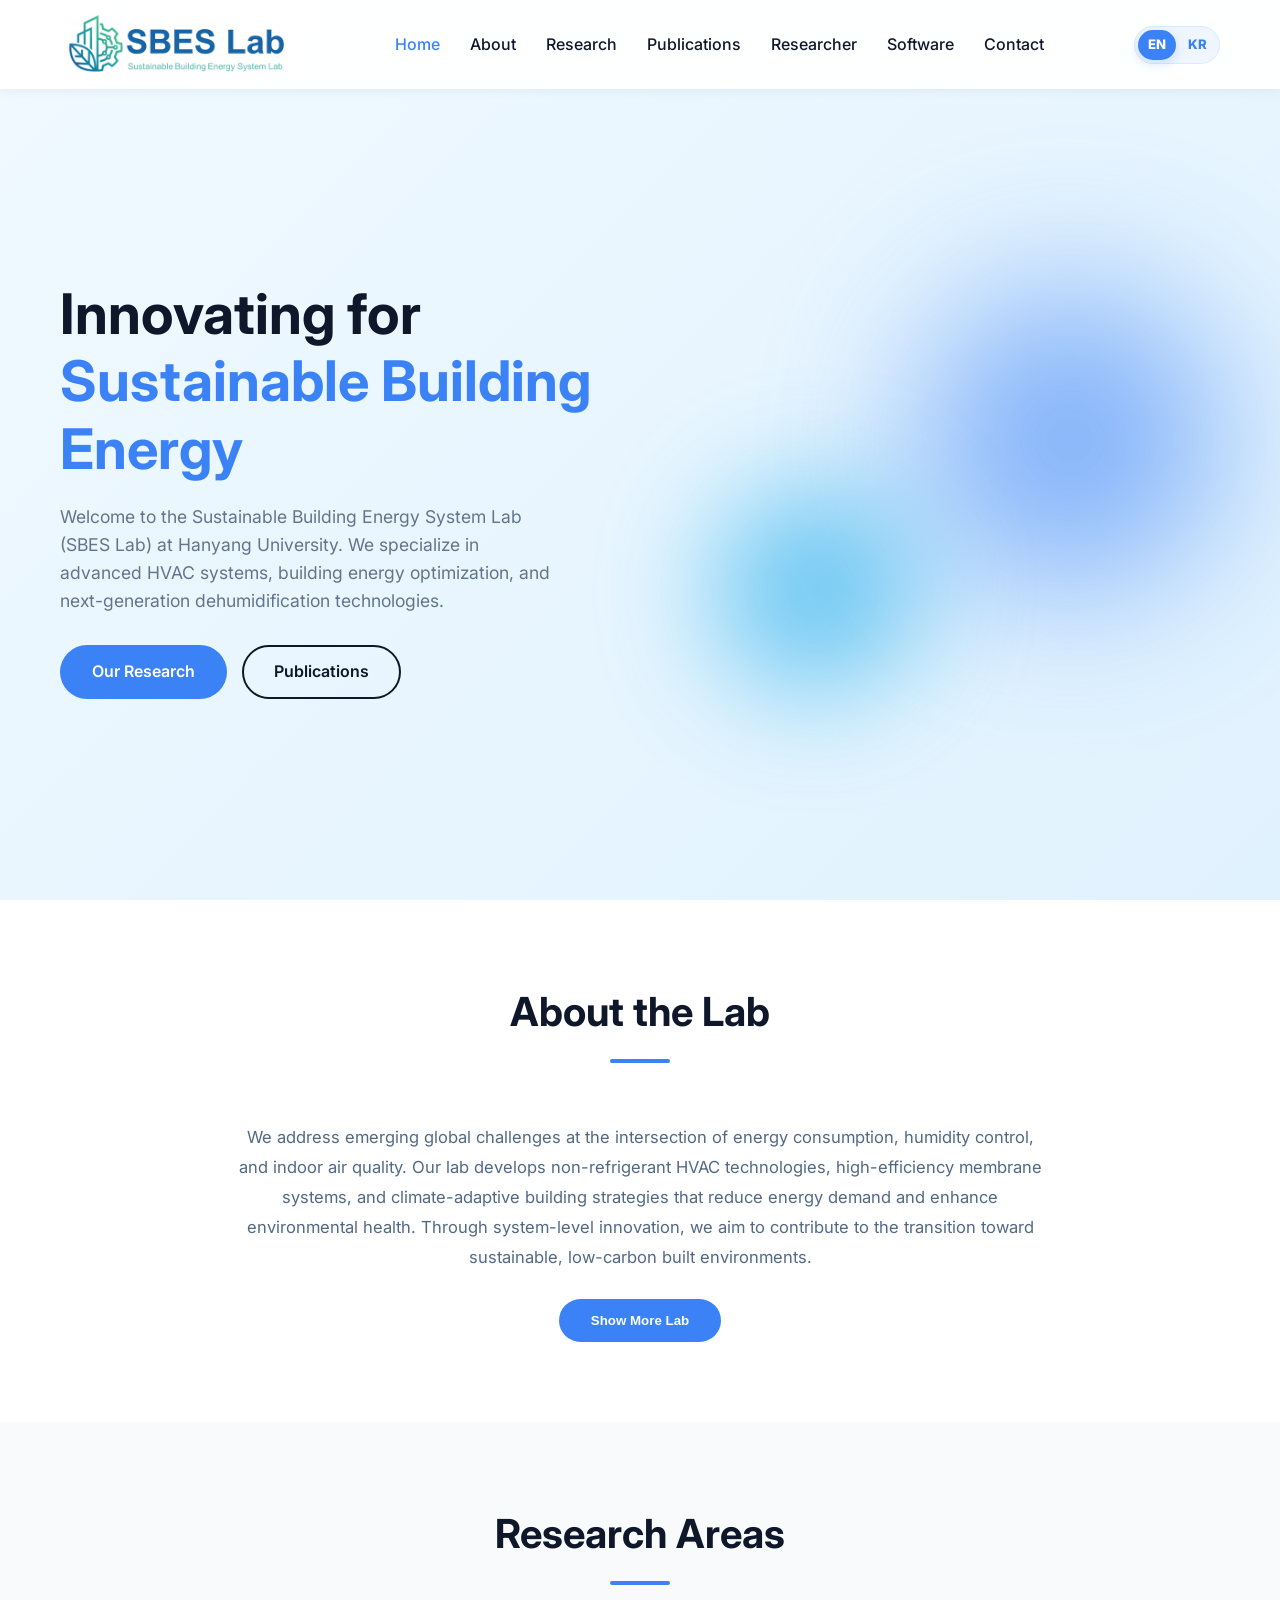
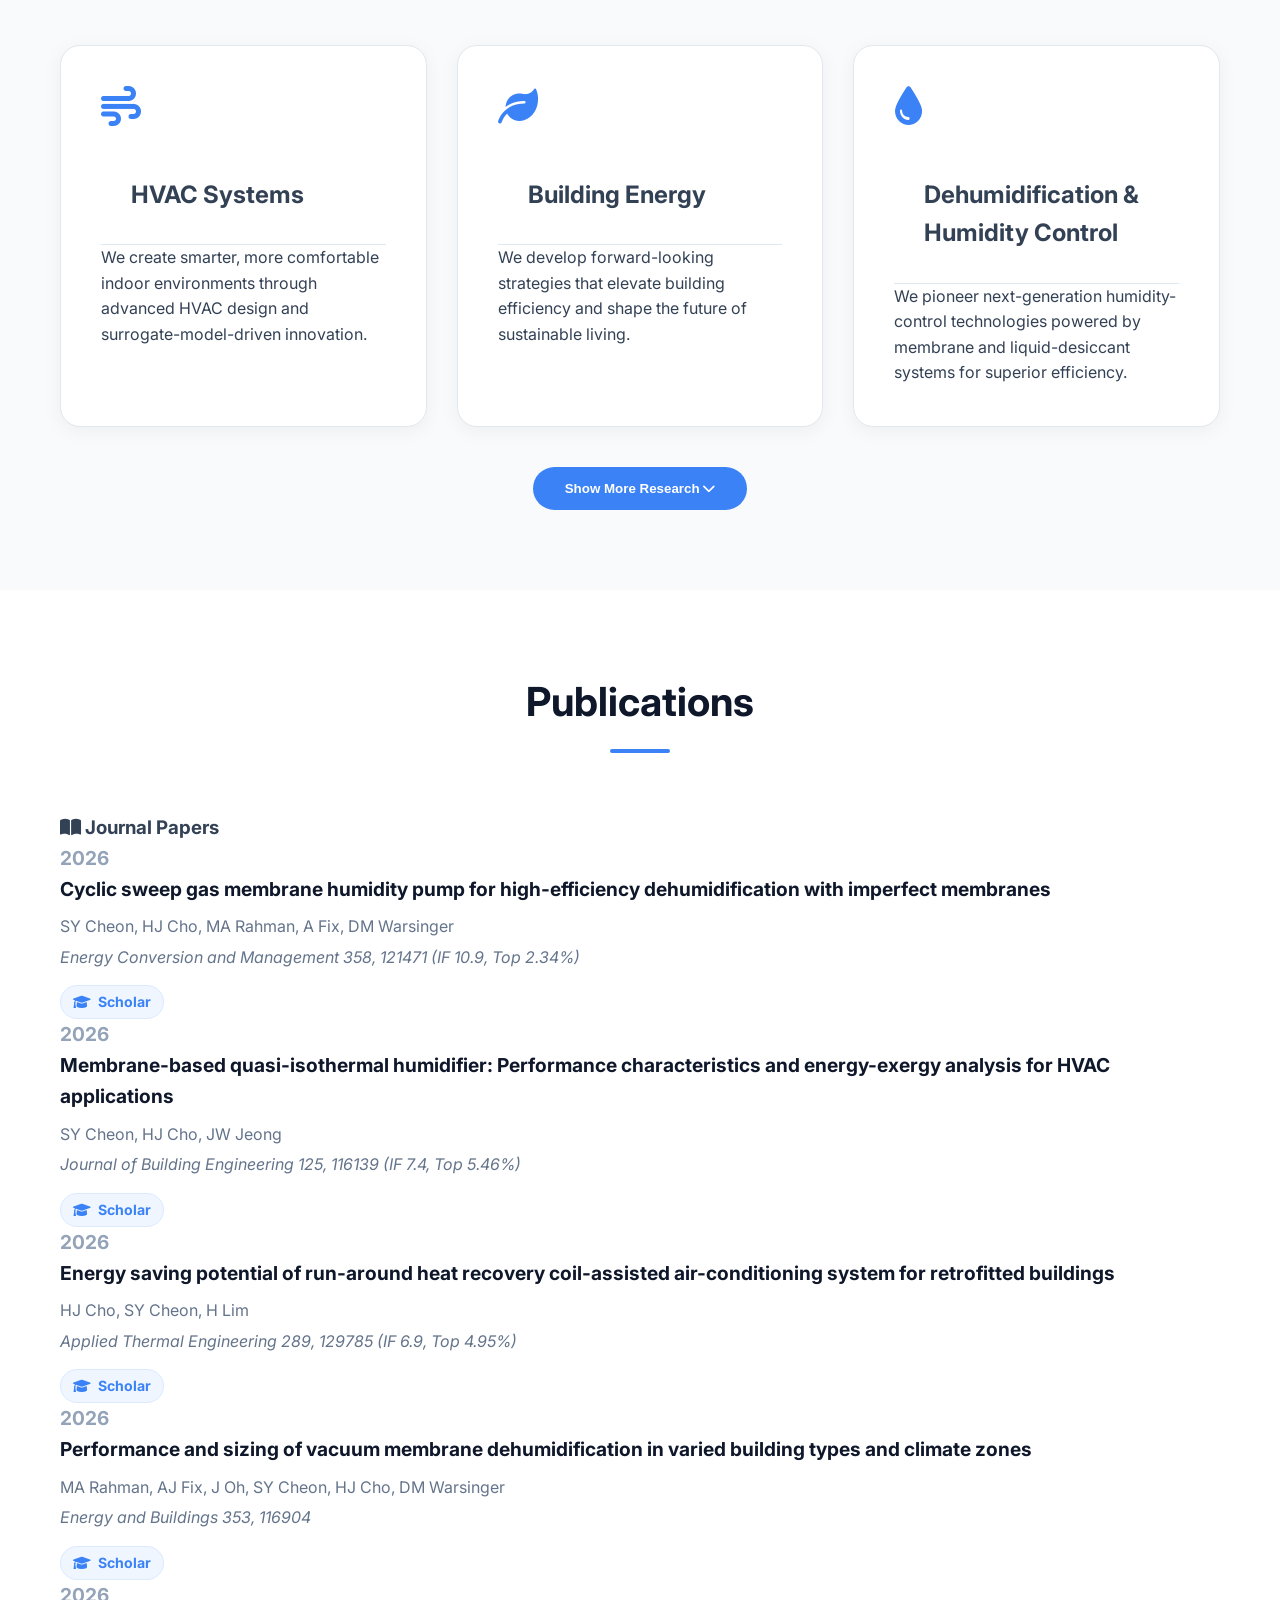
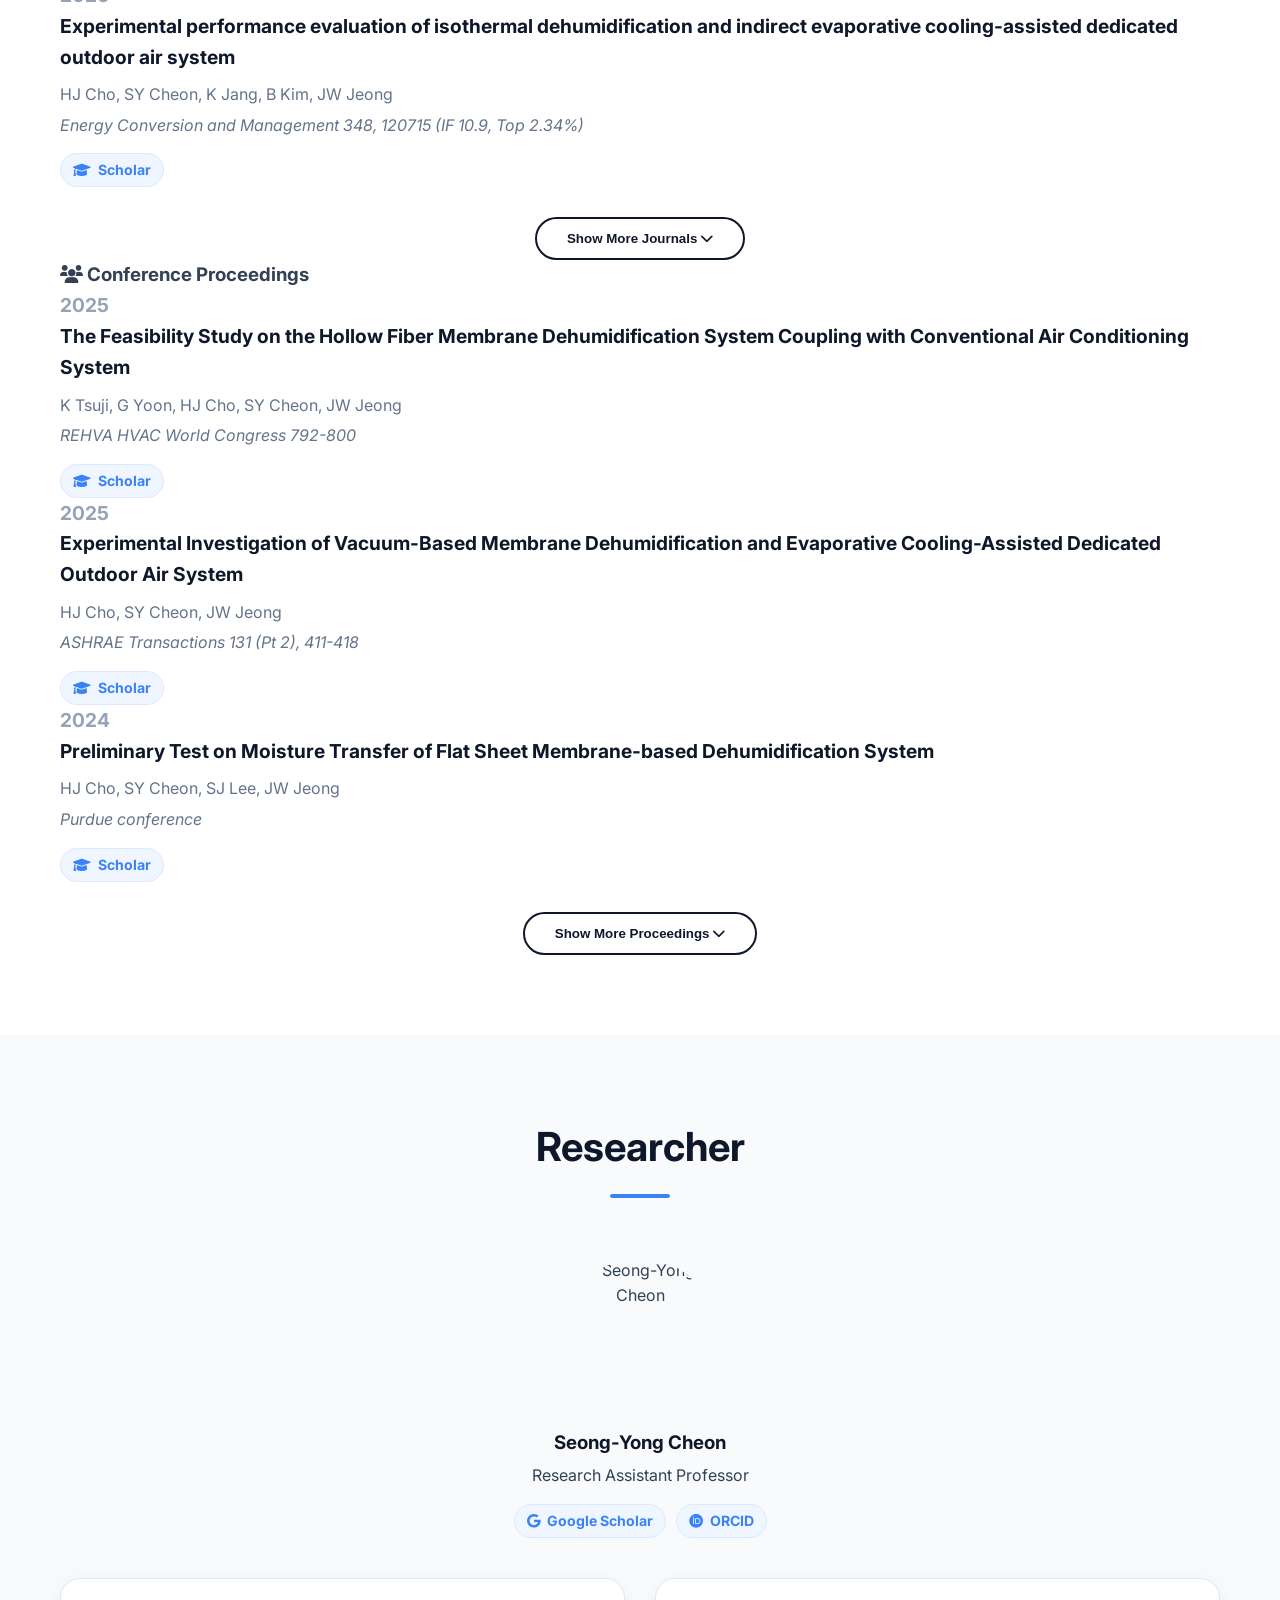
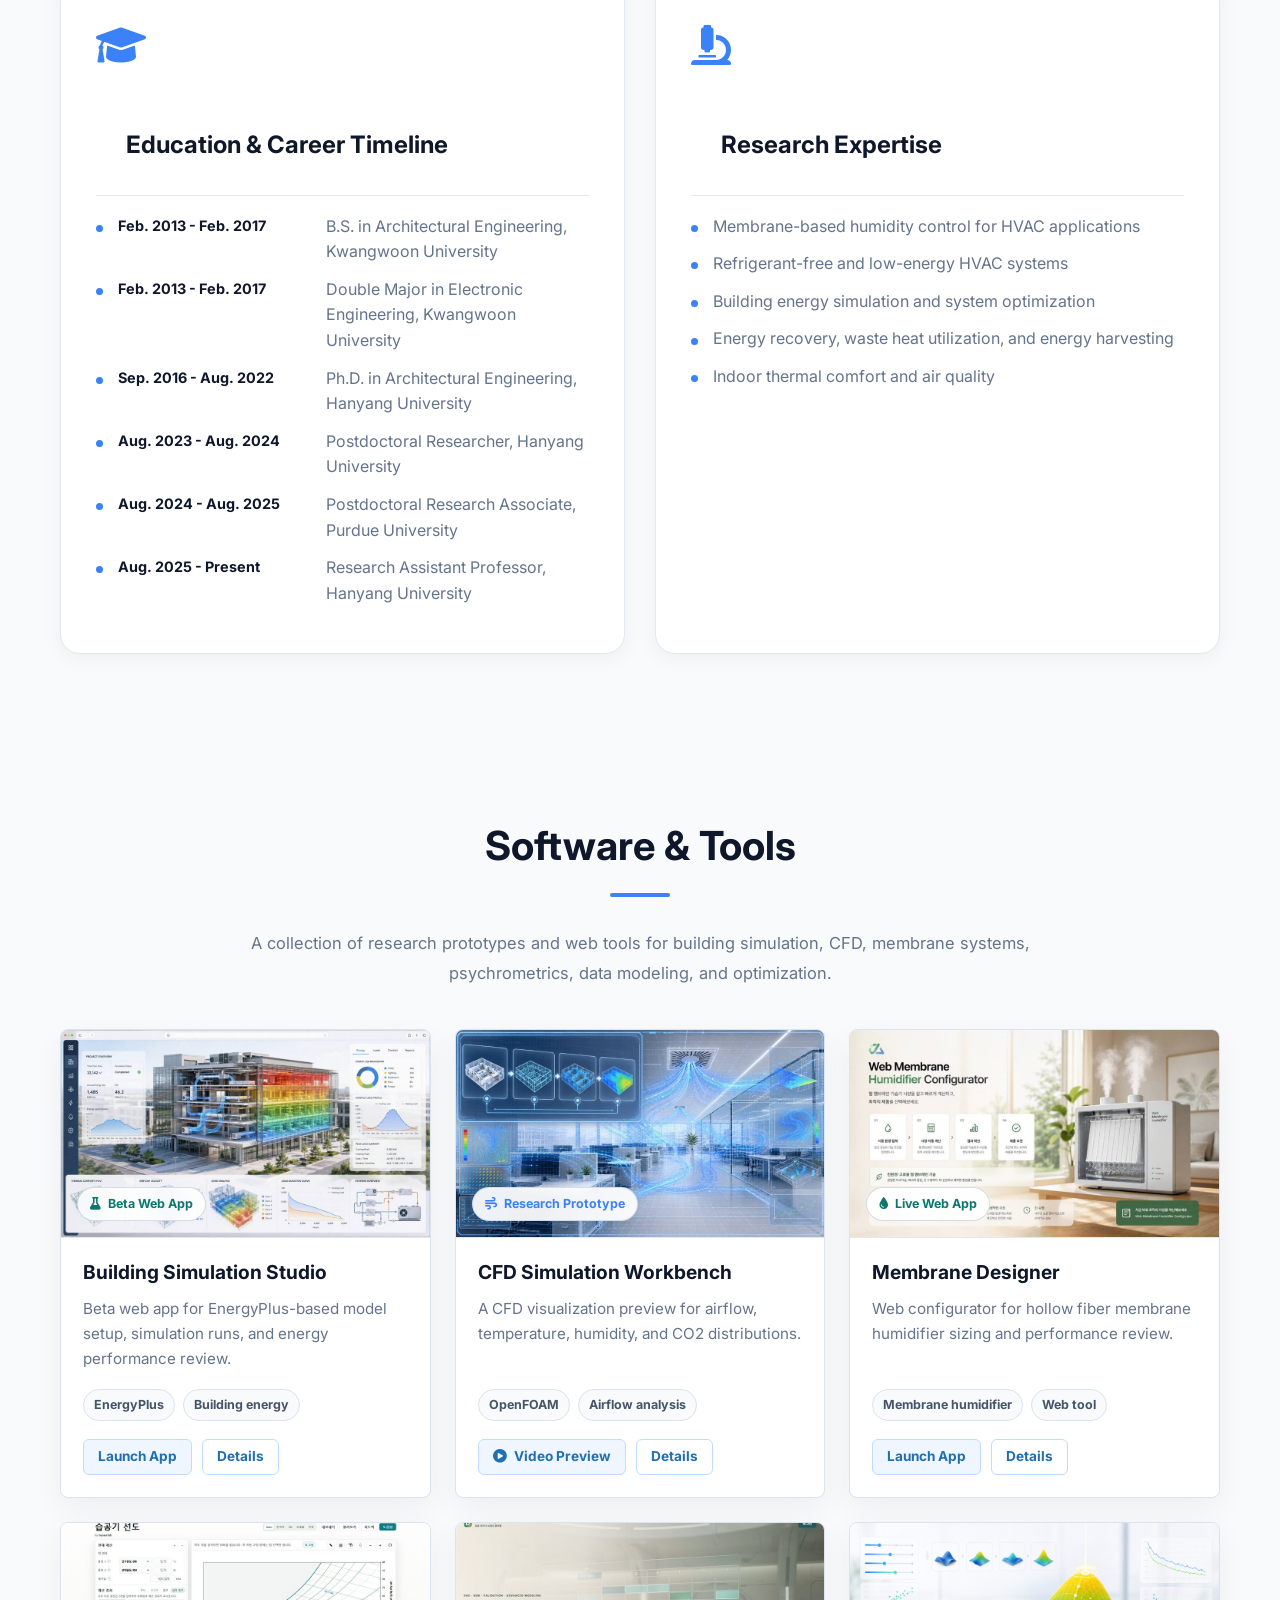
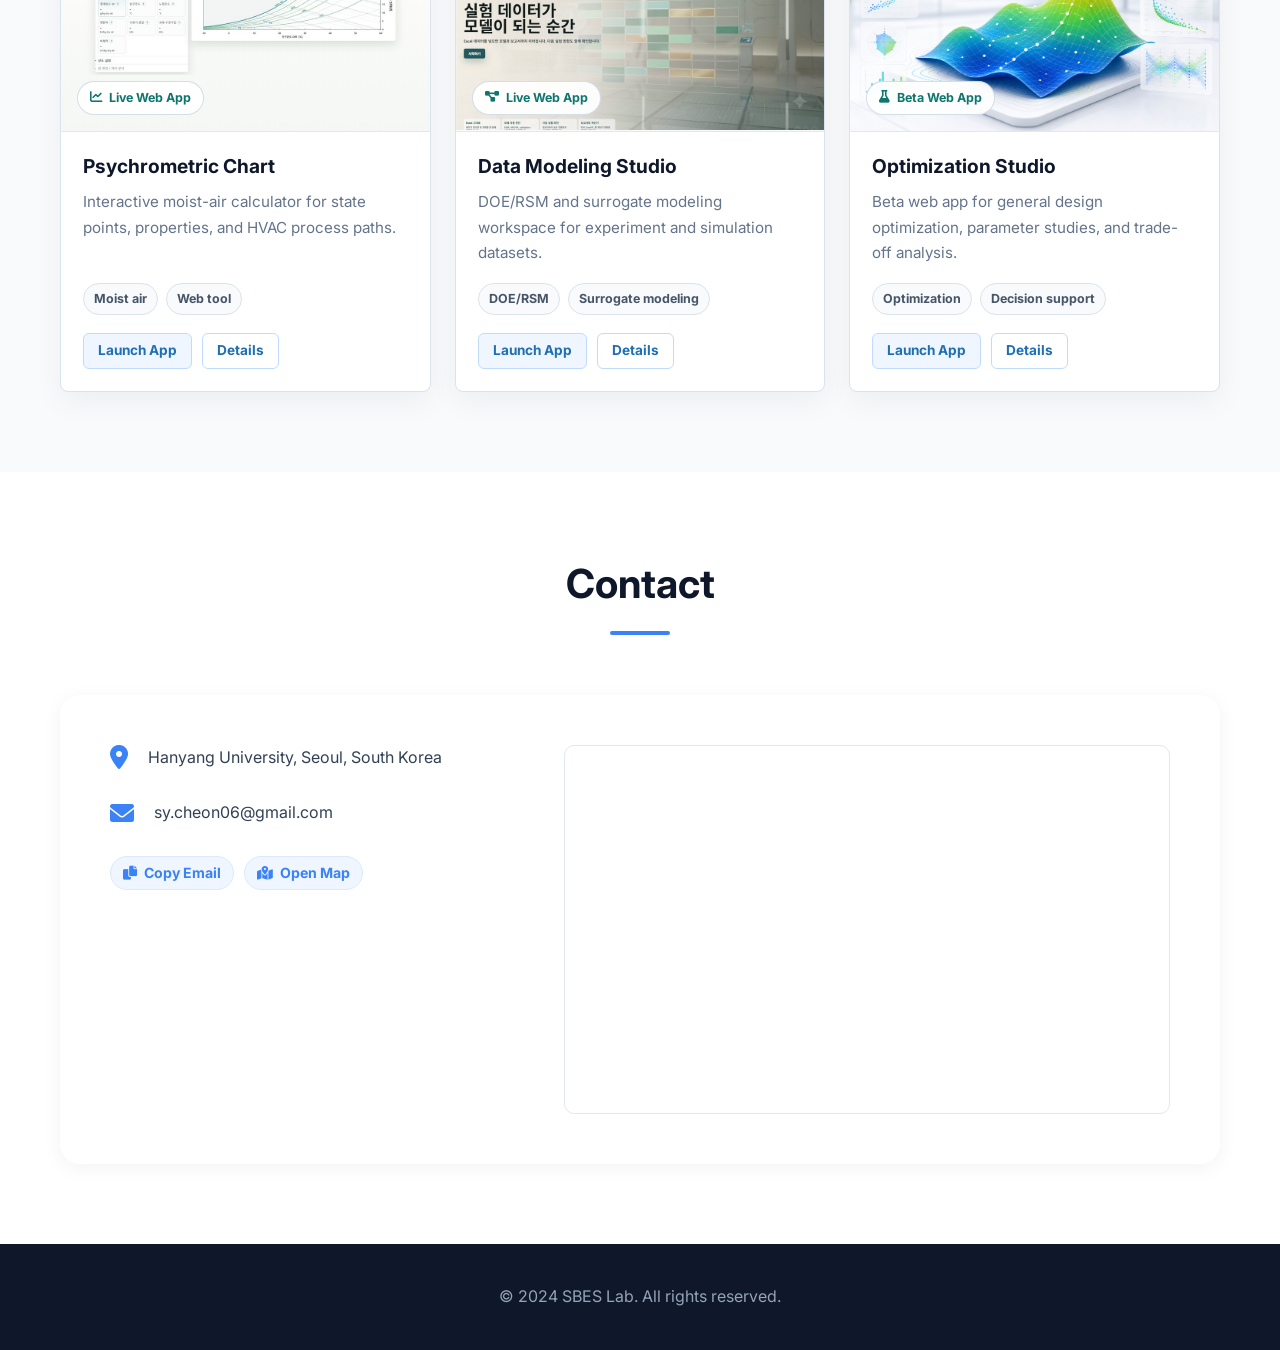
==== commit 0956036d: "Restore about copy and refine platform heading" ====
--- a/index.html
+++ b/index.html
@@ -38,7 +38,7 @@
 <link href="researcher.css" rel="stylesheet"/>
 <link href="software.css?v=20260617c" rel="stylesheet"/>
 <link href="usability.css?v=20260617c" rel="stylesheet"/>
-<link href="about-platform.css?v=20260617c" rel="stylesheet"/>
+<link href="about-platform.css?v=20260619a" rel="stylesheet"/>
 </head>
 <body>
 <!-- Navigation -->
@@ -103,14 +103,14 @@
 <section class="lab-platform" id="lab-platform-vision" data-active="" hidden>
 <div class="lab-platform-header">
 <span class="lab-platform-kicker" data-lab-platform-copy="kicker"><i class="fas fa-diagram-project"></i> Energy &middot; Humidity &middot; Indoor Air Quality</span>
-<h3 data-lab-platform-copy="platformTitle">Research Vision</h3>
-<p class="lab-platform-vision" data-lab-platform-copy="platformVision">SBES Lab connects selective HVAC components, integrated energy systems, building-scale performance evaluation, and data-driven operation into one research platform.</p>
+<h3 data-lab-platform-copy="platformTitle">Research Platform</h3>
+<p class="lab-platform-vision" data-lab-platform-copy="platformVision">SBES Lab connects next-generation HVAC component technologies, integrated energy systems, building-scale performance evaluation, and data-driven operation into one research platform.</p>
 </div>
 <div class="lab-platform-image-shell">
 <div class="lab-platform-image-wrap">
-<img class="lab-platform-image" src="images/about-platform-base-pieces.png?v=20260617-pieces" alt="SBES Lab integrated research platform diagram"/>
+<img class="lab-platform-image" src="images/about-platform-base-pieces.png?v=20260618-nextgen" alt="SBES Lab integrated research platform diagram"/>
 <button class="lab-platform-piece lab-platform-piece-develop" data-module="develop" type="button" aria-pressed="false" aria-label="Develop">
-<img src="images/about-platform-piece-develop.png?v=20260617-pieces" alt="Selective HVAC Component Technologies"/>
+<img src="images/about-platform-piece-develop.png?v=20260618-nextgen" alt="Next-Generation HVAC Component Technologies"/>
 </button>
 <button class="lab-platform-piece lab-platform-piece-integrate" data-module="integrate" type="button" aria-pressed="false" aria-label="Integrate">
 <img src="images/about-platform-piece-integrate.png?v=20260617-pieces" alt="Integrated HVAC and Energy Systems"/>
@@ -519,6 +519,6 @@
 <p>&copy; 2024 SBES Lab. All rights reserved.</p>
 </div>
 </footer>
-<script src="cfd-video-patch.js?v=20260613o"></script><script src="script.js?v=20260617g"></script><script src="i18n.js?v=20260617c"></script><script src="cfd-click-fix.js?v=20260617c"></script><script src="publications.js?v=20260609c"></script><script src="software-beta-links.js?v=20260617c"></script><script src="about-platform.js?v=20260617d"></script>
+<script src="cfd-video-patch.js?v=20260613o"></script><script src="script.js?v=20260617g"></script><script src="i18n.js?v=20260617c"></script><script src="cfd-click-fix.js?v=20260617c"></script><script src="publications.js?v=20260609c"></script><script src="software-beta-links.js?v=20260617c"></script><script src="about-platform.js?v=20260619a"></script>
 </body>
 </html>
--- a/about-platform.css
+++ b/about-platform.css
@@ -47,10 +47,10 @@
 }
 
 .lab-platform-header h3 {
-    margin: 12px auto 10px;
+    margin: 10px auto 8px;
     max-width: 900px;
     color: #0b1533;
-    font-size: clamp(1.75rem, 3vw, 2.45rem);
+    font-size: clamp(1.35rem, 2vw, 1.75rem);
     line-height: 1.2;
 }
 
